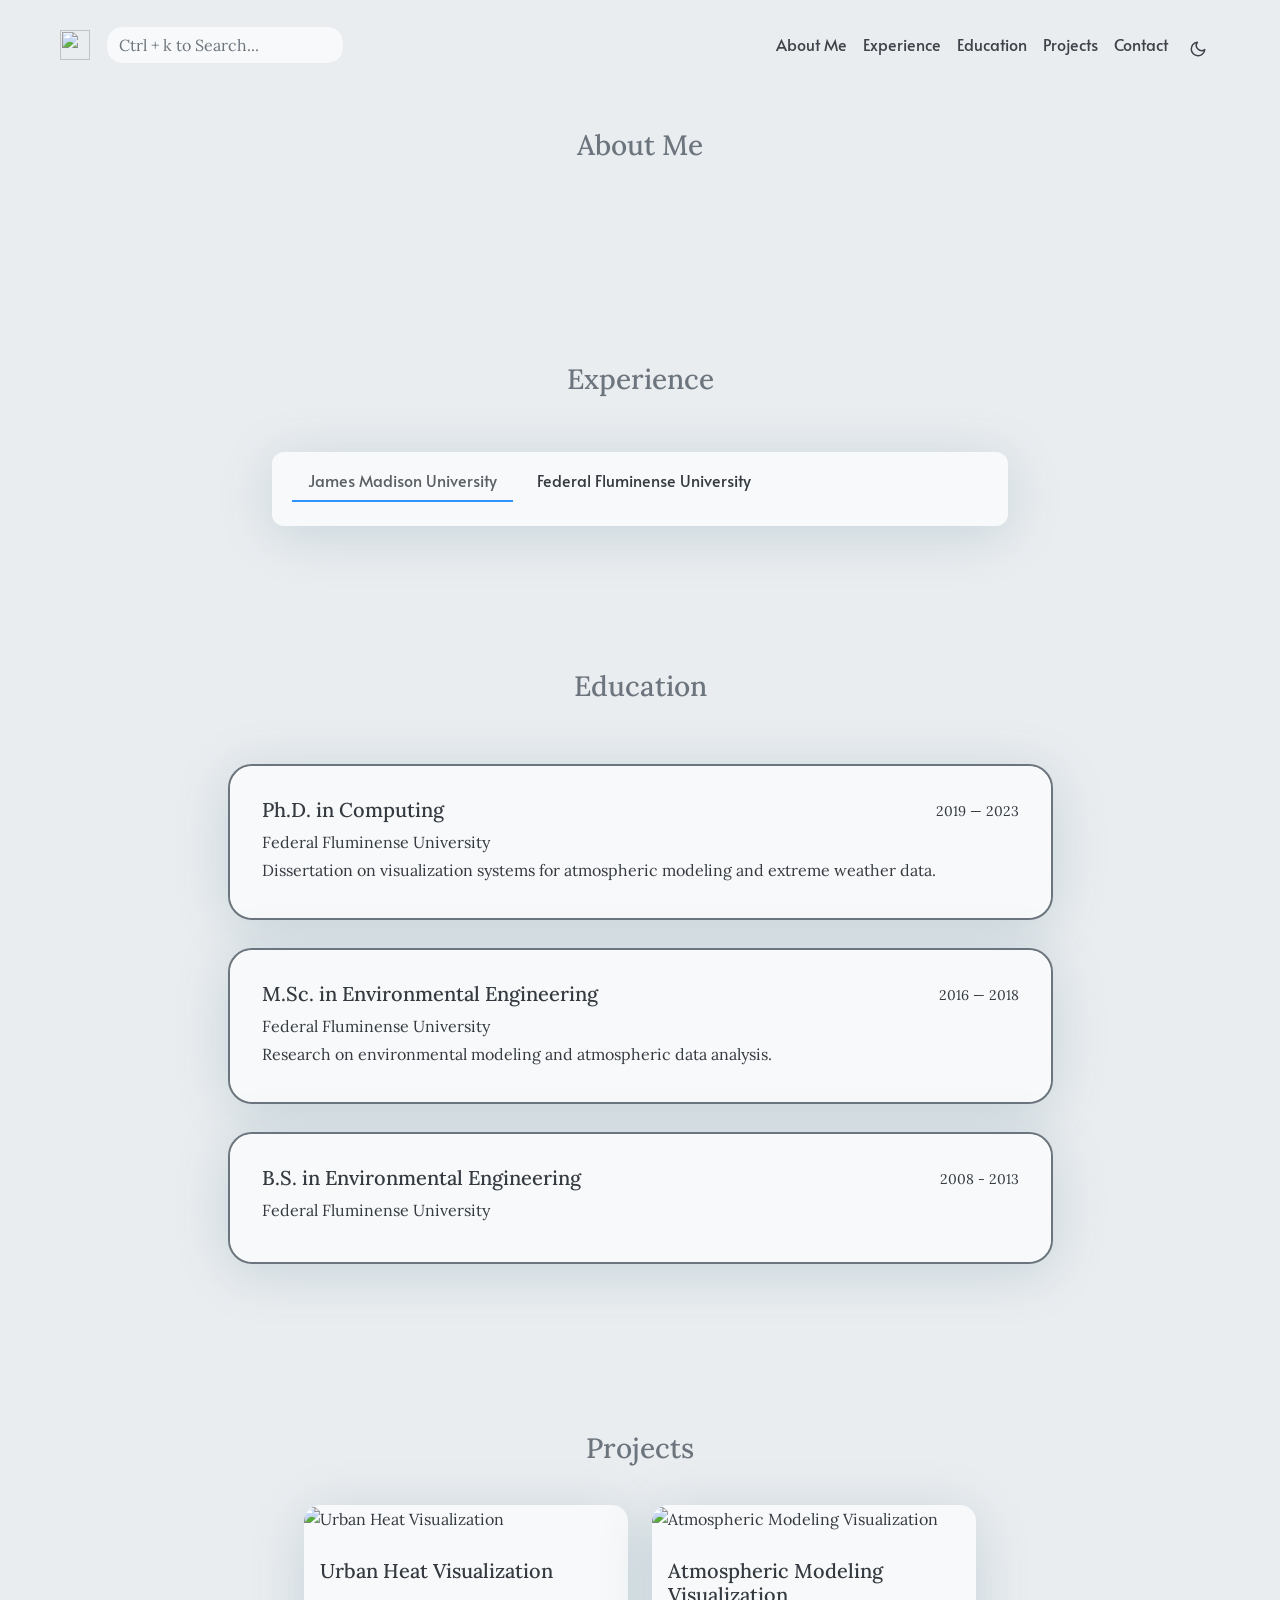
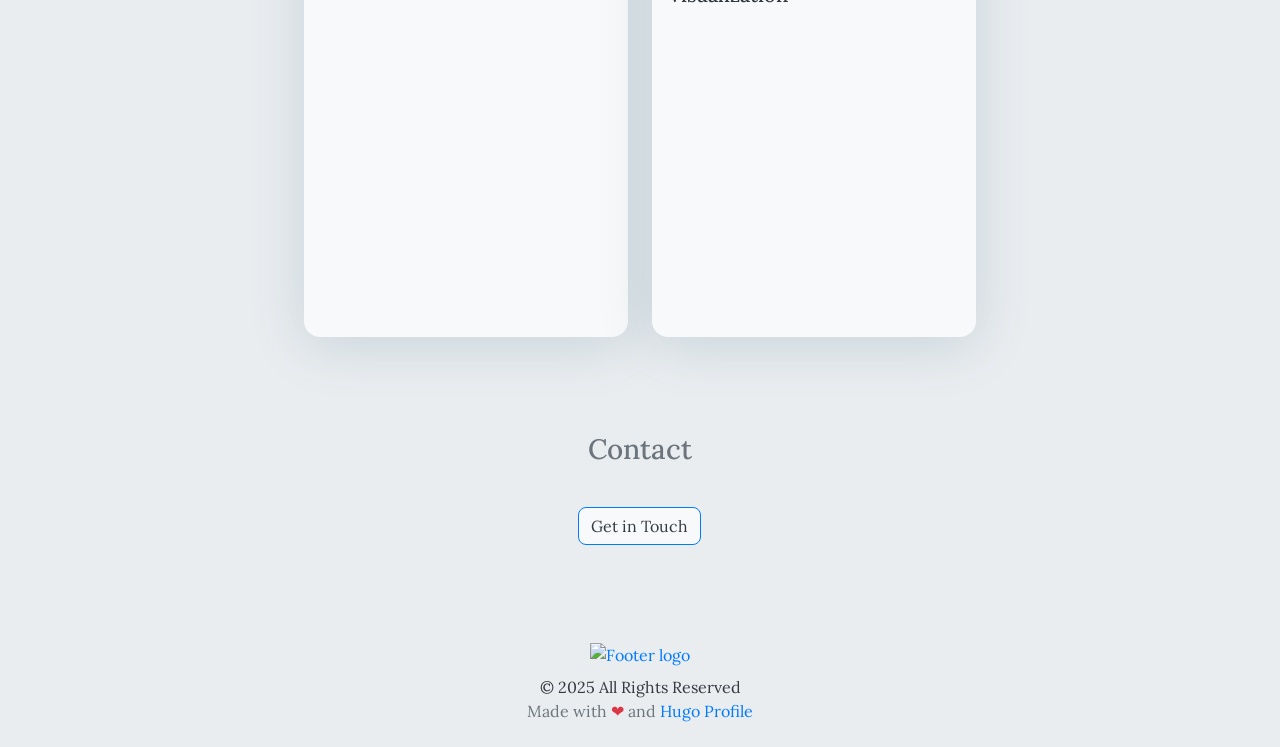
==== index.html @ add84c56 "Deploy Hugo Profile site: 2025-11-15 15:12:34" ====
<!DOCTYPE html>
<html lang="en">

<head>
	<meta name="generator" content="Hugo 0.152.2"><meta charset="UTF-8">
<meta name="viewport" content="width=device-width, initial-scale=1.0">
<meta http-equiv="X-UA-Compatible" content="ie=edge">
<meta http-equiv="Accept-CH" content="DPR, Viewport-Width, Width">
<link rel="icon" href=static/images/favicon.ico type="image/gif">


<link rel="preconnect" href="https://fonts.googleapis.com">
<link rel="preconnect" href="https://fonts.gstatic.com" crossorigin>
<link rel="preload"
      as="style"
      href="https://fonts.googleapis.com/css2?family=Alata&family=Lora:ital,wght@0,400;0,500;0,600;0,700;1,400;1,500;1,600;1,700&family=Roboto:ital,wght@0,100;0,300;0,400;0,500;0,700;0,900;1,100;1,300;1,400;1,500;1,700;1,900&display=swap"
>
<link rel="stylesheet"
      href="https://fonts.googleapis.com/css2?family=Alata&family=Lora:ital,wght@0,400;0,500;0,600;0,700;1,400;1,500;1,600;1,700&family=Roboto:ital,wght@0,100;0,300;0,400;0,500;0,700;0,900;1,100;1,300;1,400;1,500;1,700;1,900&display=swap"
      media="print" onload="this.media='all'" />
<noscript>
  <link
          href="https://fonts.googleapis.com/css2?family=Alata&family=Lora:ital,wght@0,400;0,500;0,600;0,700;1,400;1,500;1,600;1,700&family=Roboto:ital,wght@0,100;0,300;0,400;0,500;0,700;0,900;1,100;1,300;1,400;1,500;1,700;1,900&display=swap"
          rel="stylesheet">
</noscript>


<link rel="stylesheet" href="/css/font.css" media="all">



<meta property="og:url" content="https://carolvfs.github.io/">
  <meta property="og:site_name" content="Carolina Veiga">
  <meta property="og:title" content="Carolina Veiga">
  <meta property="og:locale" content="en_us">
  <meta property="og:type" content="website">


  <meta name="twitter:card" content="summary">
  <meta name="twitter:title" content="Carolina Veiga">


<link rel="stylesheet" href="/bootstrap-5/css/bootstrap.min.css" media="all"><link rel="stylesheet" href="/css/header.css" media="all">
<link rel="stylesheet" href="/css/footer.css" media="all">


<link rel="stylesheet" href="/css/theme.css" media="all">

<style>
    :root {
        --text-color: #343a40;
        --text-secondary-color: #6c757d;
        --text-link-color: #007bff;
        --background-color: #eaedf0;
        --secondary-background-color: #64ffda1a;
        --primary-color: #007bff;
        --secondary-color: #f8f9fa;

         
        --text-color-dark: #e4e6eb;
        --text-secondary-color-dark: #b0b3b8;
        --text-link-color-dark: #ffffff;
        --background-color-dark: #18191a;
        --secondary-background-color-dark: #212529;
        --primary-color-dark: #ffffff;
        --secondary-color-dark: #212529;
    }
    body {
        font-size: 1rem;
        font-weight: 400;
        line-height: 1.5;
        text-align: left;
    }

    html {
        background-color: var(--background-color) !important;
    }

    body::-webkit-scrollbar {
        height: 0px;
        width: 8px;
        background-color: var(--background-color);
    }

    ::-webkit-scrollbar-track {
        border-radius: 1rem;
    }

    ::-webkit-scrollbar-thumb {
        border-radius: 1rem;
        background: #b0b0b0;
        outline: 1px solid var(--background-color);
    }

    #search-content::-webkit-scrollbar {
        width: .5em;
        height: .1em;
        background-color: var(--background-color);
    }
</style>



<meta name="description" content=ZgotmplZ>
<link rel="stylesheet" href="/css/index.css" media="all">
<link rel="stylesheet" href="/css/projects.css" media="all">


<script defer src="/fontawesome-6/all-6.4.2.js"></script>


  
  

  <title>
Carolina Veiga

  </title>
</head>

<body class="light">
  
  
<script>
    let localStorageValue = localStorage.getItem("pref-theme");
    let mediaQuery = window.matchMedia('(prefers-color-scheme: dark)').matches;

    switch (localStorageValue) {
        case "dark":
            document.documentElement.classList.add('dark');
            document.body.classList.add('dark');
            break;
        case "light":
            document.body.classList.remove('dark');
            document.documentElement.classList.remove('dark');
            break;
        default:
            if (mediaQuery) {
                document.documentElement.classList.add('dark');
                document.body.classList.add('dark');
            }
            break;
    }
</script>





<header id="profileHeader">
    <nav class="pt-3 navbar navbar-expand-lg ">
        <div class="container-fluid mx-xs-2 mx-sm-5 mx-md-5 mx-lg-5">
            
            <a class="navbar-brand primary-font text-wrap" href="/">
                
                <img src="static/images/favicon.ico" width="30" height="30"
                    class="d-inline-block align-top">
                
                
            </a>

            
                <div>
                    <input id="search" autocomplete="off" class="form-control mr-sm-2 d-none d-md-block" placeholder='Ctrl &#43; k to Search...'
                        aria-label="Search" oninput="searchOnChange(event)">
                </div>
            

            
            <button class="navbar-toggler" type="button" data-bs-toggle="collapse" data-bs-target="#navbarContent"
                aria-controls="navbarContent" aria-expanded="false" aria-label="Toggle navigation">
                <svg aria-hidden="true" height="24" viewBox="0 0 16 16" version="1.1" width="24" data-view-component="true">
                    <path fill-rule="evenodd" d="M1 2.75A.75.75 0 011.75 2h12.5a.75.75 0 110 1.5H1.75A.75.75 0 011 2.75zm0 5A.75.75 0 011.75 7h12.5a.75.75 0 110 1.5H1.75A.75.75 0 011 7.75zM1.75 12a.75.75 0 100 1.5h12.5a.75.75 0 100-1.5H1.75z"></path>
                </svg>
            </button>

            
            <div class="collapse navbar-collapse text-wrap primary-font" id="navbarContent">
                <ul class="navbar-nav ms-auto text-center">
                    
                        <li class="nav-item navbar-text d-block d-md-none">
                            <div class="nav-link">
                                <input id="search" autocomplete="off" class="form-control mr-sm-2" placeholder='Ctrl &#43; k to Search...' aria-label="Search" oninput="searchOnChange(event)">
                            </div>
                        </li>
                    

                    
                    <li class="nav-item navbar-text">
                        <a class="nav-link" href="/#about" aria-label="about">
                            About Me
                        </a>
                    </li>
                    

                    
                    <li class="nav-item navbar-text">
                        <a class="nav-link" href="/#experience"
                            aria-label="experience">
                            Experience
                        </a>
                    </li>
                    

                    
                    <li class="nav-item navbar-text">
                        <a class="nav-link" href="/#education"
                            aria-label="education">
                            Education
                        </a>
                    </li>
                    

                    
                    <li class="nav-item navbar-text">
                        <a class="nav-link" href="/#projects"
                            aria-label="projects">
                            Projects
                        </a>
                    </li>
                    

                    

                    
                    <li class="nav-item navbar-text">
                        <a class="nav-link" href="/#contact"
                            aria-label="contact">
                            Contact
                        </a>
                    </li>
                    

                    

                    
                    

                    
                    <li class="nav-item navbar-text">
                        
                        <div class="text-center">
                            <button id="theme-toggle">
                                <svg id="moon" xmlns="http://www.w3.org/2000/svg" width="24" height="24" viewBox="0 0 24 24" fill="none" stroke="currentColor" stroke-width="2" stroke-linecap="round" stroke-linejoin="round">
                                    <path d="M21 12.79A9 9 0 1 1 11.21 3 7 7 0 0 0 21 12.79z"></path>
                                </svg>
                                <svg id="sun" xmlns="http://www.w3.org/2000/svg" width="24" height="24" viewBox="0 0 24 24" fill="none" stroke="currentColor" stroke-width="2" stroke-linecap="round" stroke-linejoin="round">
                                    <circle cx="12" cy="12" r="5"></circle>
                                    <line x1="12" y1="1" x2="12" y2="3"></line>
                                    <line x1="12" y1="21" x2="12" y2="23"></line>
                                    <line x1="4.22" y1="4.22" x2="5.64" y2="5.64"></line>
                                    <line x1="18.36" y1="18.36" x2="19.78" y2="19.78"></line>
                                    <line x1="1" y1="12" x2="3" y2="12"></line>
                                    <line x1="21" y1="12" x2="23" y2="12"></line>
                                    <line x1="4.22" y1="19.78" x2="5.64" y2="18.36"></line>
                                    <line x1="18.36" y1="5.64" x2="19.78" y2="4.22"></line>
                                </svg>
                            </button>
                        </div>
                    </li>
                    

                </ul>

            </div>
        </div>
    </nav>
</header>
<div id="content">
<section id="about" class="py-0 py-sm-5">
    <div class="container bg-transparent">
        <h3 class="text-center bg-transparent">About Me</h3>
        <div class="bg-transparent row justify-content-center px-3 py-5">
            
            <div class="col-sm-12 col-md-12 col-lg-8 content">
                

                
            </div>
        </div>
    </div>
</section>

<section id="experience" class="py-5">
    <div class="container">
        <h3 class="text-center">Experience</h3>
        <div class="row justify-content-center">
            <div class="col-sm-12 col-md-8 col-lg-8 py-5">
                <div class="experience-container px-3 pt-2">
                    <ul class="nav nav-pills mb-2 bg-transparent primary-font" id="pills-tab" role="tablist">
                        
                            
                            
                            <li class="nav-item px-1 bg-transparent" role="presentation">
                                <div
                                    class="nav-link active bg-transparent"
                                    aria-selected="true"
                                    role="tab"
                                    data-bs-toggle="pill"
                                    id='james-madison-university--tab'
                                    data-bs-target='#pills-james-madison-university-'
                                    aria-controls='james-madison-university-'
                                >
                                    James Madison University
                                </div>
                            </li>
                        
                            
                            
                            <li class="nav-item px-1 bg-transparent" role="presentation">
                                <div
                                    class="nav-link  bg-transparent"
                                    aria-selected="true"
                                    role="tab"
                                    data-bs-toggle="pill"
                                    id='federal-fluminense-university--tab'
                                    data-bs-target='#pills-federal-fluminense-university-'
                                    aria-controls='federal-fluminense-university-'
                                >
                                    Federal Fluminense University
                                </div>
                            </li>
                        
                    </ul>

                    <div class="tab-content pb-3 bg-transparent primary-font" id="pills-tabContent">
                        
                            
                            
                            
                            
                            <div
                                class="tab-pane fade bg-transparent show active"
                                role="tabpanel"
                                id='pills-james-madison-university-'
                                aria-labelledby='james-madison-university--tab'
                            >
                                
                            </div>
                        
                        
                            
                            
                            
                            
                            <div
                                class="tab-pane fade bg-transparent "
                                role="tabpanel"
                                id='pills-federal-fluminense-university-'
                                aria-labelledby='federal-fluminense-university--tab'
                            >
                                
                            </div>
                        
                        
                    </div>
                </div>
            </div>
        </div>
    </div>
</section>


<section id="education" class="py-5">
    <div class="container">
        <h3 class="text-center">Education</h3>
        <div class="row justify-content-center py-5">
            
            
            <div class="col-12 p-0">
                <div class="row row align-items-center justify-content-center m-1 mb-4">
                    

                    <div class="col-md-9">
                        <div class="card">
                            <div class="card-body">
                                <div class="float-end">
                                    <small>2019 — 2023</small>
                                </div>
                                <h5 class="card-title">Ph.D. in Computing</h5>
                                
                                
                                Federal Fluminense University
                                

                                
                                <div class="py-1 education-content">
                                    Dissertation on visualization systems for atmospheric modeling and extreme weather data.
                                </div>

                                
                            </div>
                        </div>
                    </div>
                </div>
            </div>
            
            <div class="col-12 p-0">
                <div class="row row align-items-center justify-content-center m-1 mb-4">
                    

                    <div class="col-md-9">
                        <div class="card">
                            <div class="card-body">
                                <div class="float-end">
                                    <small>2016 — 2018</small>
                                </div>
                                <h5 class="card-title">M.Sc. in Environmental Engineering</h5>
                                
                                
                                Federal Fluminense University
                                

                                
                                <div class="py-1 education-content">
                                    Research on environmental modeling and atmospheric data analysis.
                                </div>

                                
                            </div>
                        </div>
                    </div>
                </div>
            </div>
            
            <div class="col-12 p-0">
                <div class="row row align-items-center justify-content-center m-1 mb-4">
                    

                    <div class="col-md-9">
                        <div class="card">
                            <div class="card-body">
                                <div class="float-end">
                                    <small>2008 - 2013</small>
                                </div>
                                <h5 class="card-title">B.S. in Environmental Engineering</h5>
                                
                                
                                Federal Fluminense University
                                

                                
                                <div class="py-1 education-content">
                                    
                                </div>

                                
                            </div>
                        </div>
                    </div>
                </div>
            </div>
            
        </div>
    </div>
</section>


<section id="projects" class="py-5">
    <div class="container">
        <h3 class="text-center">Projects</h3>
        <div class="row justify-content-center px-3 px-md-5">
            
            <div class="col-lg-4 col-md-6 my-3">
                <div class="card my-3 h-100" title="Urban Heat Visualization">
                    <div class="card-head">
                        <img class="card-img-top" src="" alt="Urban Heat Visualization">
                    </div>
                    <div class="card-body bg-transparent p-3">
                        <div class="pb-2 bg-transparent">
                            
                        </div>
                        <h5 class="card-title bg-transparent mt-1">Urban Heat Visualization</h5>
                        <div class="card-text bg-transparent secondary-font">
                            
                        </div>
                    </div>
                    
                </div>
            </div>
            
            <div class="col-lg-4 col-md-6 my-3">
                <div class="card my-3 h-100" title="Atmospheric Modeling Visualization">
                    <div class="card-head">
                        <img class="card-img-top" src="" alt="Atmospheric Modeling Visualization">
                    </div>
                    <div class="card-body bg-transparent p-3">
                        <div class="pb-2 bg-transparent">
                            
                        </div>
                        <h5 class="card-title bg-transparent mt-1">Atmospheric Modeling Visualization</h5>
                        <div class="card-text bg-transparent secondary-font">
                            
                        </div>
                    </div>
                    
                </div>
            </div>
            
            
        </div>
    </div>
</section>

<section id="contact" class="py-5">
    <div class="container">
        <h3 class="text-center">Contact</h3>
        <div class="px-0 px-md-5 px-lg-5">
            <div class="row justify-content-center px-md-5">
                <div class="col-md-8 py-3">
                    <div class="text-center">
                        
                    </div>
                    
                    <div class="text-center pt-3">
                        <a 
                            href='
                                    mailto:hh8yvn@jmu.com
                                  '
                            target="_blank"
                            class="btn"
                        >
                            Get in Touch
                        </a>
                    </div>
                    
                </div>
            </div>
        </div>
    </div>
    <div id="contact-form-status"></div>
</section>


<svg xmlns="http://www.w3.org/2000/svg" style="display: none;">
  <symbol id="check-circle-fill" viewBox="0 0 16 16">
    <path d="M16 8A8 8 0 1 1 0 8a8 8 0 0 1 16 0zm-3.97-3.03a.75.75 0 0 0-1.08.022L7.477 9.417 5.384 7.323a.75.75 0 0 0-1.06 1.06L6.97 11.03a.75.75 0 0 0 1.079-.02l3.992-4.99a.75.75 0 0 0-.01-1.05z"/>
  </symbol>
  <symbol id="info-fill" viewBox="0 0 16 16">
    <path d="M8 16A8 8 0 1 0 8 0a8 8 0 0 0 0 16zm.93-9.412-1 4.705c-.07.34.029.533.304.533.194 0 .487-.07.686-.246l-.088.416c-.287.346-.92.598-1.465.598-.703 0-1.002-.422-.808-1.319l.738-3.468c.064-.293.006-.399-.287-.47l-.451-.081.082-.381 2.29-.287zM8 5.5a1 1 0 1 1 0-2 1 1 0 0 1 0 2z"/>
  </symbol>
  <symbol id="exclamation-triangle-fill" viewBox="0 0 16 16">
    <path d="M8.982 1.566a1.13 1.13 0 0 0-1.96 0L.165 13.233c-.457.778.091 1.767.98 1.767h13.713c.889 0 1.438-.99.98-1.767L8.982 1.566zM8 5c.535 0 .954.462.9.995l-.35 3.507a.552.552 0 0 1-1.1 0L7.1 5.995A.905.905 0 0 1 8 5zm.002 6a1 1 0 1 1 0 2 1 1 0 0 1 0-2z"/>
  </symbol>
</svg>

  </div><footer>
    
 

<div class="text-center pt-2">
    

    

    

    

    
</div><div class="container py-4">
    <div class="row justify-content-center">
        <div class="col-md-4 text-center">
            
                <div class="pb-2">
                    <a href="https://carolvfs.github.io/" title="Carolina Veiga">
                        <img alt="Footer logo" src="static/images/favicon.ico"
                            height="40px" width="40px">
                    </a>
                </div>
            
            &copy; 2025  All Rights Reserved
            <div class="text-secondary">
                Made with
                <span class="text-danger">
                    &#10084;
                </span>
                and
                <a href="https://github.com/gurusabarish/hugo-profile" target="_blank"
                    title="Designed and developed by gurusabarish">
                    Hugo Profile
                </a>
            </div>
        </div>
    </div>
</div>
</footer><script src="/bootstrap-5/js/bootstrap.bundle.min.js"></script>
<script>
    if (localStorage.getItem("pref-theme") === "dark") {
        document.documentElement.classList.add('dark');
        document.body.classList.add('dark');
    } else if (localStorage.getItem("pref-theme") === "light") {
        document.body.classList.remove('dark')
        document.documentElement.classList.remove('dark');
    } else if (window.matchMedia && window.matchMedia('(prefers-color-scheme: dark)').matches) {
        document.documentElement.classList.add('dark');
        document.body.classList.add('dark');
    }

</script>
<script>
    document.getElementById("theme-toggle").addEventListener("click", () => {
        if (document.body.className.includes("dark")) {
            document.body.classList.remove('dark');
            document.documentElement.classList.remove('dark');
            localStorage.setItem("pref-theme", 'light');
        } else {
            document.body.classList.add('dark');
            document.documentElement.classList.add('dark');
            localStorage.setItem("pref-theme", 'dark');
        }
    })

    var tooltipTriggerList = [].slice.call(document.querySelectorAll('[data-bs-toggle="tooltip"]'))
    var tooltipList = tooltipTriggerList.map(function (tooltipTriggerEl) {
        return new bootstrap.Tooltip(tooltipTriggerEl)
    })

</script>


    <script src="/js/search.js"></script>











  <section id="search-content" class="py-2">
    <div class="container" id="search-results"></div>
  </section>
</body>

</html>
---- css/font.css ----
/* Default font for body */
body {
    font-family: "Lora", serif !important;
}

/* secondary font */
.secondary-font, #secondary-font {
    font-family: "Lora", serif;
}

/* primary font */
.primary-font, #primary-font {
    font-family: "Alata", sans-serif;
}

/* Default font */
.default-font, #default-font {
    font-family: "Roboto", sans-serif;
}
---- css/header.css ----
header {
    z-index: 10;
    position: relative;
    top: 0;
}

.showHeaderOnTop {
    box-shadow: 0px 8px 56px rgba(15, 80, 100, 0.16);
    top: 0;
    position: sticky;
}

header .navbar .navbar-nav a {
    color: var(--text-color) !important;
}

#theme-toggle {
    background-color: var(--background-color) !important;
    color: var(--text-color) !important;
}

.navbar-toggler {
    border: none;
    outline: none;
    color: var(--text-color);
}
.navbar-toggler svg {
    fill: currentColor;
    color: var(--text-color);
}
.navbar-toggler:focus {
    box-shadow: 0 0 0 .05em;
}
.navbar-text {
    font-size: 16px !important;
    opacity: 0.95;
    white-space: nowrap;
}
header .nav-link{
    transition: none !important;
}
.navbar-brand {
    color: var(--primary-color) !important;
    opacity: 0.95;
} 
.navbar .nav-link:hover {
    color: var(--primary-color) !important;
}
.nav-link.nav-link-sep:after {
    content: "|";
    color: var(--text-color) !important;
}

li > .dropdown-toggle:focus{
    color: var(--primary-color) !important;
}

.dropdown-menu {
    overflow: auto;
    /* z-index: 100; */
    background-color: var(--background-color) !important;
    border-color: var(--text-secondary-color) !important;
}

.dropdown-item:hover {
    background-color: var(--secondary-color) !important;
}

.dropdown-item:focus, .dropdown-item:active {
    background-color: var(--secondary-color) !important;
}

.dropdown-divider {
	border-top: 1px solid var(--lt-color-border-dark);
}

#search {
    border-radius: 1rem !important;
    background-color: var(--secondary-color);
    color: var(--text-color);
    border-color: var(--background-color) !important;
    transition: none;
}

#search:focus {
    box-shadow: 0 0 10px rgba(0, 0, 0, 0.2);
}
#search-content {
    -ms-scroll-chaining: none;
    scrollbar-width: none;
    display: none;
    border-radius: 1rem;
    box-shadow: 0 0 10px rgba(0,0,0,0.2);
    z-index: 9999;
    width: 10%;
    max-height: 350px;
    background-color: var(--secondary-color) !important;
    position: absolute;
    overflow: scroll;
}

#search-content::-webkit-scrollbar {
    display: none;
}

#search-results > .card {
    background-color: transparent !important;
    border: none;
    margin-bottom: 10px;
}

#search-results > .card :hover {
    border-radius: 1rem !important;
    background-color: var(--background-color) !important;
    transition: .2s;
}

#search-results .card a {
    opacity: 0.9;
    display: inline-block;
    text-decoration: none;
    color: var(--text-color) !important;
}

#search-results .card a:hover {
    color: var(--primary-color) !important;
}
---- css/footer.css ----
footer a h5 {
    color: var(--text-color) !important;
}

footer a {
  text-decoration: none;
  color: var(--text-link-color) !important;
}

footer a:hover {
  color: var(--primary-color) !important;
}

footer .card {
    background-color: var(--secondary-color) !important;
    border-radius: .75rem;
    cursor: context-menu;
    overflow: hidden;
    border: none;
}

footer .card:hover {
    transition: all 0.3s ease-out;
    box-shadow: 0px 8px 56px rgba(15, 80, 100, 0.16);
}

footer .card-text * {
    background-color: var(--secondary-color) !important;
}

footer .card-footer {
    background-color: var(--background-color) !important;
    padding: .8em .7em;
    border: 1px solid var(--secondary-color);
}

footer .card-footer a {
    color: var(--text-link-color) !important;
    border-color: var(--primary-color) !important;
    transition: none;
    background-color: var(--background-color) !important;
}

footer .card-footer a:hover {
    color: var(--primary-color) !important;
    opacity: 0.8;
}

footer .card-footer a:focus {
    box-shadow: none !important;
}

footer .card > .card-header {
    padding: 0 !important;
    border: none !important;
    background-color: var(--secondary-color) !important;
}

footer .card > .card-header .card-img-top {
    width: 100%;
    height: 250px !important;
    object-fit: cover;
    background-color: transparent !important;
}
---- css/theme.css ----
/* light mode */
.light > *{
    background-color: var(--background-color) !important;
    color: var(--text-color) !important;
}

.light > #footer-socialNetworks-github-svg-path{
    fill: none;
}

/* dark mode */
.dark {
    --background-color: var(--background-color-dark) !important;
    --secondary-background-color: var(--secondary-background-color-dark) !important;
    --text-color: var(--text-color-dark) !important;
    --text-secondary-color: var(--text-secondary-color-dark) !important;
    --text-link-color: var(--text-link-color-dark) !important;
    --primary-color: var(--primary-color-dark);
    --secondary-color: var(--secondary-color-dark);
}

.dark #footer-socialNetworks-github-svg-path{
    fill: #FFFFFF;
}

.text-secondary {
    color: var(--text-secondary-color) !important;
}

#theme-toggle:focus {
    outline: 0;
}

#theme-toggle svg {
    height: 18px;
}

button#theme-toggle {
    border: none;
    font-size: 26px;
    margin: auto 4px;
}

body.dark #moon {
    vertical-align: middle;
    display: none;
}

body:not(.dark) #sun {
    display: none;
}
---- css/index.css ----
/* Animation */
@keyframes fade-in {
    0% {
        opacity: 0;
    }
    100% {
        opacity: 1;
    }
}
@keyframes fade-bottom {
  0% {
    transform: translateY(50px);
    opacity: 0;
  }
  100% {
    transform: translateY(0);
    opacity: 1;
  }
}
@keyframes fade-left {
  0% {
    transform: translateX(-10px);
    opacity: 0;
  }
  100% {
    transform: translateX(0);
    opacity: 1;
  }
}

@keyframes fade-right {
  0% {
    transform: translateX(20px);
    opacity: 0;
  }
  100% {
    transform: translateX(0);
    opacity: 1;
  }
}

/* Header animation */
@keyframes fade-up {
  0% {
    transform: translateY(-10px);
    opacity: 0;
  }
  100% {
    transform: translateY(0);
    opacity: 1;
  }
}

header .navbar.animate {
    animation: fade-up 0.5s ease-in;
}

/* ToolTip */

.tooltip {
    line-height: 1rem;
    border-radius: .5rem !important;
}
.tooltip-inner {
    line-height: 1rem;
}
.tooltip .tooltip-arrow { 
    visibility: hidden !important;
}

/* hero */

#hero {
    min-height: 100vh;
    line-height: 2rem;
    max-width: 100%;
}
#hero .content.animate {
    animation: fade-left 1s ease-out;
}

#hero .hero-bottom-svg {
    opacity: 0.5;
    position: absolute;
    bottom: -50px;
    left: -150px;
}

#hero .subtitle {
    font-size: clamp(14px,5vw,16px);
    opacity: 0.6;
}

#hero h1 {
    font-size: clamp(40px, 8vw, 80px);
    color: var(--primary-color) !important;
}

#hero h2 {
    font-size: clamp(40px, 8vw, 60px);
    opacity: 0.5;
}

#hero p {
    margin: 20px 0px 0px;
    max-width: 640px;
    opacity: 0.8;
}

#hero .image img {
    box-shadow:0px 8px 56px rgba(15, 80, 100, 0.16);
    padding: 0;
    border: 3px solid var(--secondary-color);
    border-radius: 1rem;
}

#hero .image.animate img {
    animation: fade-in 1s ease-out;
    transition: box-shadow 0.3s;
}

#hero .image img:hover {
    cursor: pointer;
}

#hero .image.animate img:hover {
    box-shadow: 0 0 11px rgb(15 80 100 / 20%);
    filter: contrast(1.2);
    cursor: pointer;
}

#hero a.btn.social-icon {
    color: var(--primary-color) !important;
    line-height: 0%;
    border-radius: 50%;
    margin-top: 50px;
    padding: 0.7rem;
    border: 1px solid var(--primary-color);
    transition: none;
}

#hero a.btn.social-icon img {
    width: 1em;
}

#hero a.btn.social-icon:hover {
    opacity: 0.8;
}

#hero a.btn {
    margin-top: 50px;
    padding: 0.7rem 1.75rem;
    border: 1px solid var(--primary-color);
    color: var(--text-color) !important;
    border-radius: .75rem;
    transition: none;
}

#hero a.btn:focus {
    box-shadow: none;
}

#hero a.btn:hover {
    background-color: var(--secondary-color) !important;
    color: var(--text-color) !important;
    opacity: 0.9;
}

#hero a.btn.social-icon:hover {
    background-color: var(--background-color) !important;
    opacity: 0.7;
}

#hero .hero-content > a {
    display: inline-block;
    text-decoration: none;
    color: var(--text-link-color) !important;
}

#hero .hero-content > a::after {
    content: "";
    display: block;
    width: 0px;
    height: 2px;
    bottom: 0.37em;
    background-color: var(--primary-color);
    transition: all 0.25s cubic-bezier(0.645,0.045,0.355,1);
    opacity: 0.5;
}

#hero .hero-content > a:hover::after, #hero .hero-content > a:focus::after, #hero .hero-content > a:active::after {
    width: 100%;
}



/* about me */
#about h3 {
    color: var(--text-secondary-color) !important;
}

#about .image img {
    box-shadow: 0px 8px 56px rgba(15, 80, 100, 0.16);
    transition: box-shadow 0.3s;
    padding: 0;
    border: 0;
}

#about .image img:hover {
    box-shadow: 0 0 11px rgb(15 80 100 / 20%);
}

#about ul {
    display: grid;
    grid-template-columns: repeat(2, minmax(140px, 200px));
    gap: 0px 10px;
    padding: 0px;
    margin: 20px 0px 0px;
    overflow: hidden;
    list-style: none;
}

#about ul li {
    position: relative;
    margin-bottom: 10px;
    padding-left: 20px;
}

#about ul li::before {
    content: "▹";
    color: var(--primary-color);
    position: absolute;
    left: 0px;
}

#about .content {
    font-weight: 500;
    opacity: 0.9 !important;
    line-height: 1.7rem !important;
}

#about a {
    display: inline-block;
    text-decoration: none;
    color: var(--text-link-color) !important;
}

#about a::after {
    content: "";
    display: block;
    width: 0px;
    height: 2px;
    bottom: 0.37em;
    background-color: var(--primary-color);
    transition: all 0.25s cubic-bezier(0.645,0.045,0.355,1);
    opacity: 0.5;
}

#about a:hover::after, #about a:focus::after, #about a:active::after {
    width: 100%;
}

/* experience */

#experience h3 {
    color: var(--text-secondary-color) !important;
}

#experience * {
    background-color: transparent !important;
}

#experience .tab-pane > * {
    opacity: 0.9;
}

#experience .tab-pane small {
    opacity: 0.8;
}

#experience .tab-pane ul {
    padding-top: 1%;
    padding-bottom: 1%;
}

#experience .experience-container .tab-content > .tab-pane p {
    padding: 1% 0;
    margin: 0;
}

#experience .experience-container {
    background-color: var(--secondary-color) !important;
    border-radius: .75rem;
    box-shadow: 0px 8px 56px rgb(15 80 100 / 16%);
}

#experience .nav-item .nav-link {
    color: var(--text-color) !important;
    border-bottom: 2px solid transparent; 
    border-radius: 0%;
    transition: none;
    cursor: pointer;
}

#experience .nav-item .nav-link.active {
    color: var(--text-color) !important;
    border-bottom: 2px solid var(--primary-color); 
    opacity: 0.8;
}

#experience .nav-item .nav-link.active:hover { 
    transition: none !important;
}

#experience .nav-item .nav-link:hover {
    border-bottom: 2px solid var(--primary-color);
    opacity: 0.8;
}

#experience a {
    opacity: 0.9;
    display: inline-block;
    text-decoration: none;
    color: var(--text-link-color) !important;
}

#experience a::after {
    content: "";
    display: block;
    width: 0px;
    height: 2px;
    bottom: 0.37em;
    background-color: var(--primary-color);
    transition: all 0.25s cubic-bezier(0.645,0.045,0.355,1);
    opacity: 0.5;
}

#experience a:hover::after, #experience a:focus::after, #experience a:active::after {
    width: 100%;
}

#experience .experience-container .tab-content .tab-pane ul {
    overflow: hidden;
    list-style: none;
    margin-bottom: 0;
}

#experience .experience-container .tab-content .tab-pane ul li {
    position: relative;
    margin-bottom: 10px;
    padding-left: 20px;
}

#experience .experience-container .tab-content .tab-pane ul li::before {
    content: "▹";
    color: var(--primary-color);
    position: absolute;
    left: 0px;
}

#experience .experience-container .tab-content .tab-pane .featuredLink img {
    width: 1.1em;
}

#experience .experience-container .tab-content .tab-pane .featuredLink a::after {
    display: block;
    width: auto;
    height: auto;
    bottom: 0em;
    background-color: transparent;
    transition: none;
    opacity: 1;
}

#experience .experience-container .tab-content .tab-pane .featuredLink a.btn {
    border: 1px solid var(--primary-color);
    border-radius: .75rem;
    transition: none;
}

#experience .experience-container .tab-content .tab-pane .featuredLink a.btn:focus {
    box-shadow: none;
}

#experience .experience-container .tab-content .tab-pane .featuredLink a.btn:hover {
    color: var(--text-color) !important;
    opacity: 0.7;
}

/* Education */

#education .container > h3 {
    color: var(--text-secondary-color) !important;
}

#education .row .index {
    opacity: 0.8;
    padding: 13px 20px;
    line-height: 0%;
    border-radius: 50%;
    max-height: 50px;
    z-index: 2;
    background-color: var(--primary-color) !important;
    color: var(--secondary-color) !important;
    font-weight: bold;
}

#education .card * {
    background-color: var(--secondary-color) !important;
}

#education .card {
    border-radius: 1.5rem;
    box-shadow: 0px 8px 56px rgb(15 80 100 / 16%);
    border: 2px solid var(--text-secondary-color) !important;
    transition: box-shadow .2s linear,opacity .2s linear;
    transition: transform 0.2s;
}

#education .card .card-body {
    border-radius: 1.5rem;
    padding: 2rem;
}

@media all and (max-width:768px) {
    #education .card .card-body {
        padding: 2rem 1rem;
    }
}

#education .card:hover {
    transition: 0.3s;
    box-shadow: 0 4px 11px rgb(15 80 100 / 16%);
    border: 2px solid var(--primary-color) !important;
}

#education .card .card-body .education-content a {
    color: var(--text-link-color) !important;
    text-decoration: none;
    opacity: 0.9;
}

#education .card .card-body > a h6 {
    display: inline-block;
    text-decoration: none;
    color: var(--text-link-color) !important;
}

#education .card .card-body > a h6::after {
    content: "";
    display: block;
    width: 0px;
    height: 2px;
    bottom: 0.37em;
    background-color: var(--primary-color);
    transition: all 0.25s cubic-bezier(0.645,0.045,0.355,1);
    opacity: 0.5;
}

#education .card .card-body > a h6:hover::after, #education .card .card-body > a h6:focus::after, #education .card .card-body > a h6:active::after {
    width: 100%;
}

#education .card .card-body a.btn {
    opacity: 0.9;
    border: 1px solid var(--primary-color) !important;
    color: var(--text-color) !important;
    border-radius: .75rem;
    box-shadow: none;
    transition: none;
}

#education .card .card-body a.btn:hover {
    opacity: 0.8;
}

/* achievements */

#achievements a {
    text-decoration: none;
}

#achievements h3 {
    color: var(--text-secondary-color) !important;
}

#achievements .card {
    cursor: context-menu;
    background-color: var(--secondary-color) !important;
    border-radius: 1rem;
    box-shadow: 0 0 36px rgba(0,0,0,0.1);
    /* transform: translate3d(0, 0, 0); */
    transition: box-shadow .2s linear,opacity .2s linear;
    border: 2px solid transparent;
}

#achievements a.card {
    cursor: alias;
}

#achievements .card h5 {
    color: var(--text-color) !important;
    opacity: 0.9;
}

#achievements .card:hover {
    border: 2px solid var(--text-color);
    transition: .3s;
}
#achievements .card:focus {
    border: 2px solid var(--text-color);
    transition: .3s;
}

#achievements .card-text {
    background-color: var(--secondary-color) !important;
    color: var(--text-secondary-color) !important;
}

#achievements img {
    border-radius: 0.7rem;
}

/* contact */

#contact h3 {
    color: var(--text-secondary-color) !important;
}

#contact .btn {
    transition: none;
    transition: opacity 0.3s;
    border-radius: .5rem !important;
    border-color: var(--primary-color) !important;
    background-color: var(--secondary-color) !important;
    color: var(--text-color) !important;
}

#contact .btn:hover {
    opacity: .7;
}

#contact .btn:focus {
    box-shadow: none !important;
}

#contact form .form-control {
    background-color: var(--secondary-color);
    color: var(--text-color);
    border-radius: .7rem;
    border: 1px solid var(--text-secondary-color);
    box-shadow: 0px 8px 56px rgb(15 80 100 / 5%);
}

#contact-form-status {
    position: fixed;
    bottom: 10px;
    right: 10px;
    z-index: 1;
    transform: translate3d(0, 0, 0);
}

#contact-form-status svg {
    height: 18px;
    width: 18px;
}

#contact-form-status button {
    border-radius: 50%;
    border: none;
    background-color: white;
    padding: 0.5rem;
    margin-left: 0.5rem;
    box-shadow: 0px 8px 56px rgb(15 80 100 / 5%);
    font-size: .6rem !important;
}

#contact-form-status .alert {
    border-radius: 0.5rem;
    box-shadow: 0px 8px 56px rgb(15 80 100 / 5%);
    padding: .5rem 1rem;
}
---- css/projects.css ----
/* projects */

#projects h3 {
    color: var(--text-secondary-color) !important;
}

#projects a {
    text-decoration: none;
    color: var(--text-link-color) !important;
}

#projects .badge {
    background-color: var(--background-color) !important;
    color: var(--text-color) !important;
    margin: 0 1%;
}

#projects .card {
    background-color: var(--secondary-color) !important;
    box-shadow: 0px 8px 56px rgb(15 80 100 / 16%);
    min-height: 400px;
    overflow: hidden;
    border-radius: 1rem;
    border: none !important;
}

#projects .card:hover {
    box-shadow: 0 0 11px rgb(15 80 100 / 20%);
    transition: transform 0.3s;
    transform: translateY(-7px);
}

#projects .card .card-head {
    -o-object-fit: cover;
    object-fit: cover;
    overflow: hidden;
    border-top-left-radius: 1rem;
    border-top-right-radius: 1rem;
    border: none !important;
}

#projects .card .card-footer {
    border-bottom-left-radius: 1rem;
    border-bottom-right-radius: 1rem;
}

#projects .card:hover .card-img-top {
    transform: scale(1.2);
    transition: all 0.3s ease-out;
}

#projects .card-img-top {
    transition: transform 0.3s;
}

#projects .float-end .btn {
    transition: none;
    border-radius: .5rem !important;
    border-color: var(--primary-color) !important;
}

#projects .float-end .btn:focus {
    box-shadow: none !important;
}
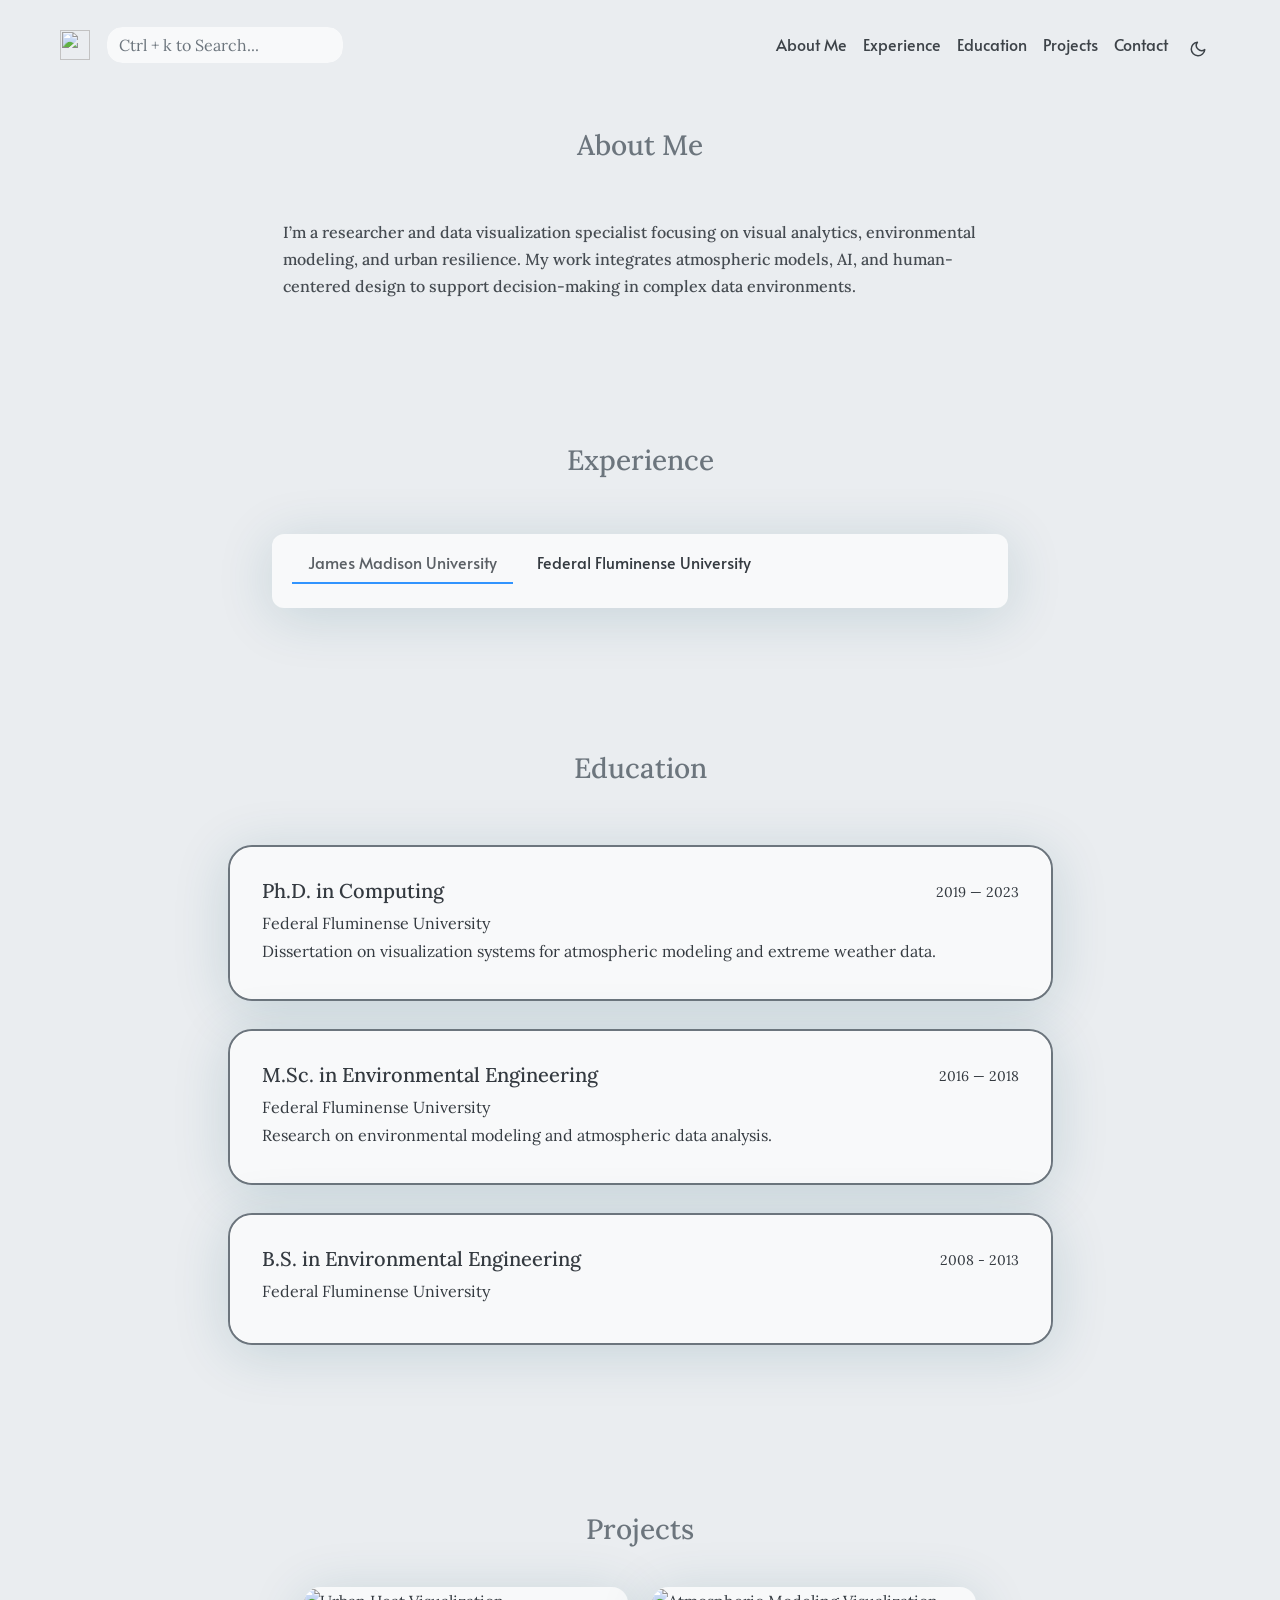
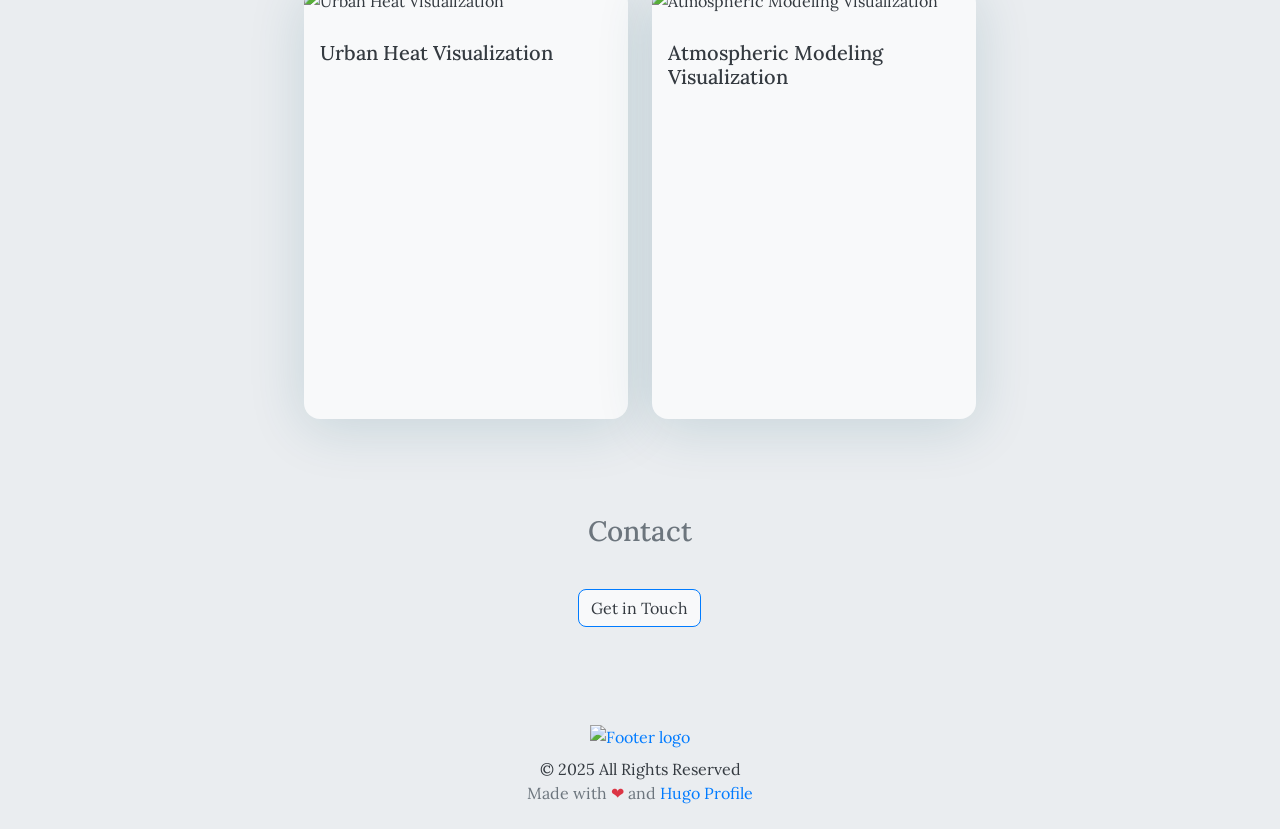
==== commit c82fb635: "Deploy Hugo Profile site: 2025-11-15 15:14:09" ====
--- a/index.html
+++ b/index.html
@@ -273,7 +273,7 @@
         <div class="bg-transparent row justify-content-center px-3 py-5">
             
             <div class="col-sm-12 col-md-12 col-lg-8 content">
-                
+                I&rsquo;m a researcher and data visualization specialist focusing on visual analytics, environmental modeling, and urban resilience. My work integrates atmospheric models, AI, and human-centered design to support decision-making in complex data environments.
 
                 
             </div>
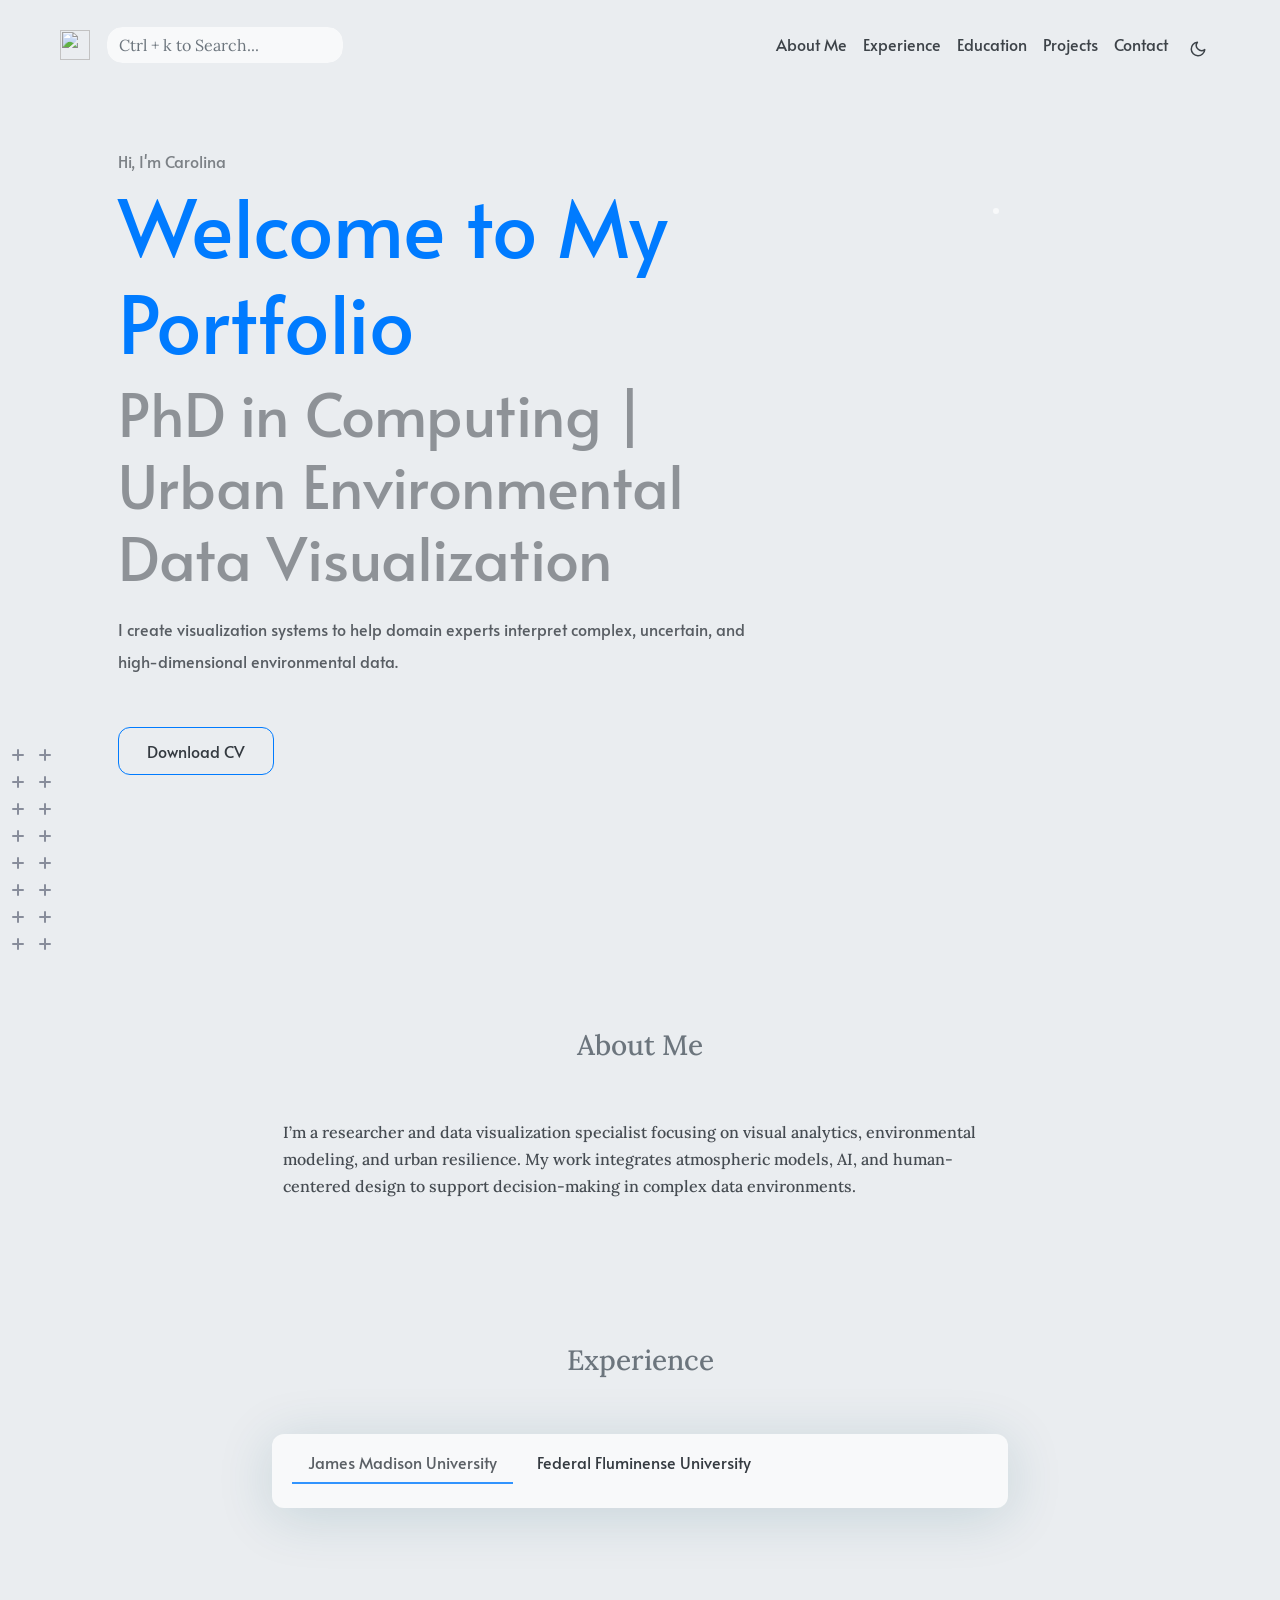
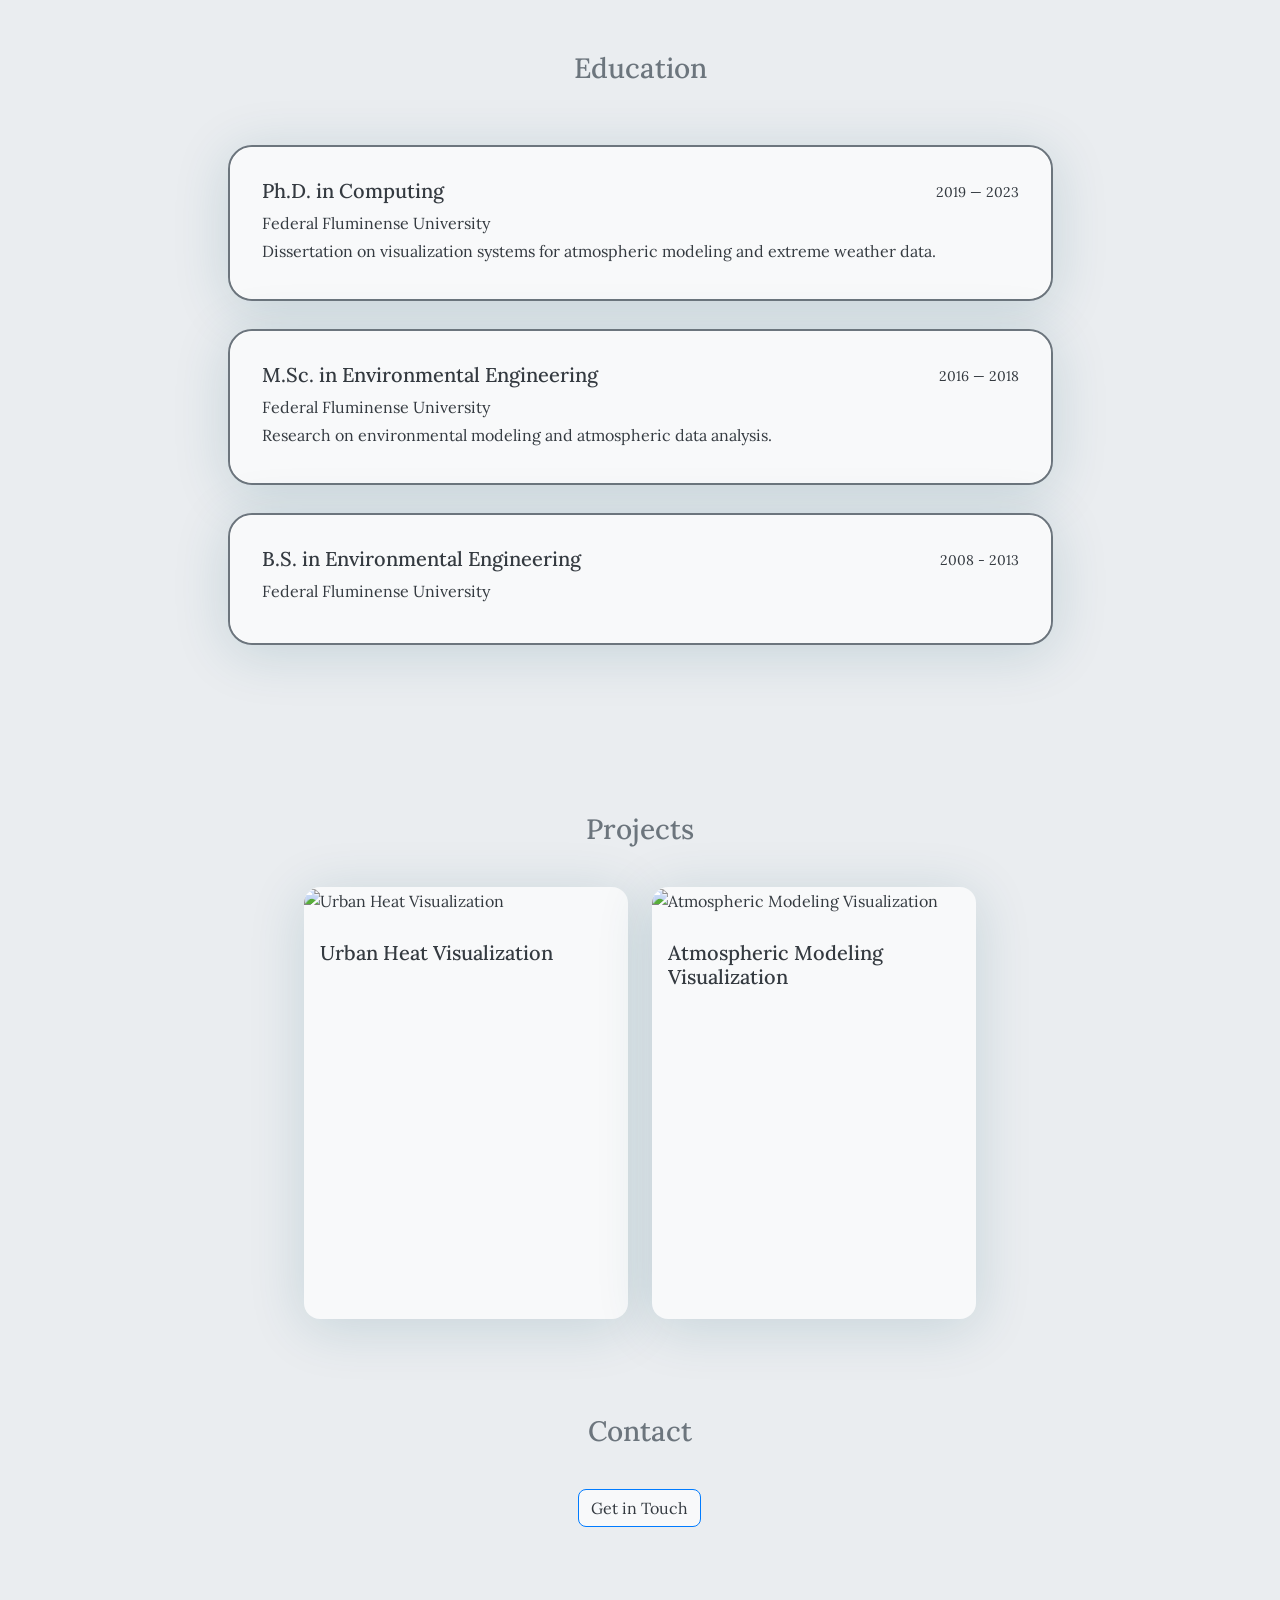
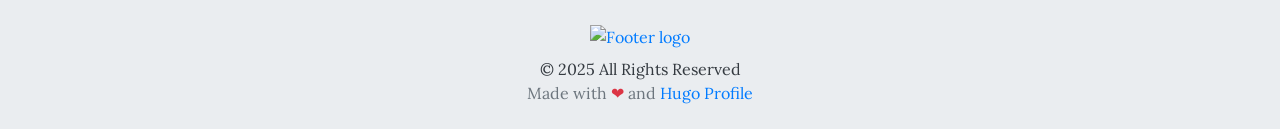
==== commit 6737ed09: "Deploy Hugo Profile site: 2025-11-15 15:26:00" ====
--- a/index.html
+++ b/index.html
@@ -267,6 +267,319 @@
     </nav>
 </header>
 <div id="content">
+<section id="hero" class="py-5 align-middle">
+    <div class="container px-3 px-sm-5 px-md-5 px-lg-5 pt-lg-3">
+        <div class="row">
+            <div class="col-sm-12 col-md-12 col-lg-8 content " id="primary-font">
+                <span class="subtitle">
+                    Hi, I&#39;m Carolina
+                </span>
+                <h1>
+                    Welcome to My Portfolio
+                </h1>
+                <h2>
+                    PhD in Computing | Urban Environmental Data Visualization
+                </h2>
+                <p class="hero-content">
+                    I create visualization systems to help domain experts interpret complex, uncertain, and high-dimensional environmental data.
+                </p>
+                <div class="row">
+                    <div class="col-auto h-100">
+                        
+                        <a href="/files/Carolina_CV.pdf" class="btn" download
+			  
+                          target="_blank"
+                          >
+                            Download CV
+                        </a>
+                        
+                    </div>
+                    <div class="col-auto px-0 h-100"><span>
+    
+
+    
+</span>
+</div>
+                </div>
+            </div>
+            <div class="col-sm-12 col-md-12 col-lg-4">
+                <div class="row justify-content-center">
+                    <div class="col-sm-12 col-md-9 pt-5 image  px-5 px-md-5 px-lg-0 text-center">
+                        <img src="static/images/profile.jpg"
+                            class="img-thumbnail mx-auto rounded-circle"
+                            alt=""
+                        >
+                    </div>
+                </div>
+            </div>
+        </div>
+    </div>
+    
+    <div class="hero-bottom-svg d-md-block d-lg-block d-none">
+        <svg xmlns="http://www.w3.org/2000/svg" width="201" height="201" viewBox="0 0 201 201">
+            <g id="Group_1168" data-name="Group 1168" transform="translate(-384 -1392)">
+                <rect id="Rectangle_2206" data-name="Rectangle 2206" width="12" height="2" rx="1"
+                    transform="translate(391 1392) rotate(90)" fill="#282f49" />
+                <rect id="Rectangle_2271" data-name="Rectangle 2271" width="12" height="2" rx="1"
+                    transform="translate(391 1500) rotate(90)" fill="#282f49" />
+                <rect id="Rectangle_2238" data-name="Rectangle 2238" width="12" height="2" rx="1"
+                    transform="translate(391 1446) rotate(90)" fill="#282f49" />
+                <rect id="Rectangle_2278" data-name="Rectangle 2278" width="12" height="2" rx="1"
+                    transform="translate(391 1554) rotate(90)" fill="#282f49" />
+                <rect id="Rectangle_2222" data-name="Rectangle 2222" width="12" height="2" rx="1"
+                    transform="translate(391 1419) rotate(90)" fill="#282f49" />
+                <rect id="Rectangle_2272" data-name="Rectangle 2272" width="12" height="2" rx="1"
+                    transform="translate(391 1527) rotate(90)" fill="#282f49" />
+                <rect id="Rectangle_2241" data-name="Rectangle 2241" width="12" height="2" rx="1"
+                    transform="translate(391 1473) rotate(90)" fill="#282f49" />
+                <rect id="Rectangle_2288" data-name="Rectangle 2288" width="12" height="2" rx="1"
+                    transform="translate(391 1581) rotate(90)" fill="#282f49" />
+                <rect id="Rectangle_2214" data-name="Rectangle 2214" width="12" height="2" rx="1"
+                    transform="translate(499 1392) rotate(90)" fill="#282f49" />
+                <rect id="Rectangle_2289" data-name="Rectangle 2289" width="12" height="2" rx="1"
+                    transform="translate(499 1500) rotate(90)" fill="#282f49" />
+                <rect id="Rectangle_2256" data-name="Rectangle 2256" width="12" height="2" rx="1"
+                    transform="translate(499 1446) rotate(90)" fill="#282f49" />
+                <rect id="Rectangle_2290" data-name="Rectangle 2290" width="12" height="2" rx="1"
+                    transform="translate(499 1554) rotate(90)" fill="#282f49" />
+                <rect id="Rectangle_2231" data-name="Rectangle 2231" width="12" height="2" rx="1"
+                    transform="translate(499 1419) rotate(90)" fill="#282f49" />
+                <rect id="Rectangle_2291" data-name="Rectangle 2291" width="12" height="2" rx="1"
+                    transform="translate(499 1527) rotate(90)" fill="#282f49" />
+                <rect id="Rectangle_2257" data-name="Rectangle 2257" width="12" height="2" rx="1"
+                    transform="translate(499 1473) rotate(90)" fill="#282f49" />
+                <rect id="Rectangle_2292" data-name="Rectangle 2292" width="12" height="2" rx="1"
+                    transform="translate(499 1581) rotate(90)" fill="#282f49" />
+                <rect id="Rectangle_2210" data-name="Rectangle 2210" width="12" height="2" rx="1"
+                    transform="translate(445 1392) rotate(90)" fill="#282f49" />
+                <rect id="Rectangle_2279" data-name="Rectangle 2279" width="12" height="2" rx="1"
+                    transform="translate(445 1500) rotate(90)" fill="#282f49" />
+                <rect id="Rectangle_2248" data-name="Rectangle 2248" width="12" height="2" rx="1"
+                    transform="translate(445 1446) rotate(90)" fill="#282f49" />
+                <rect id="Rectangle_2280" data-name="Rectangle 2280" width="12" height="2" rx="1"
+                    transform="translate(445 1554) rotate(90)" fill="#282f49" />
+                <rect id="Rectangle_2226" data-name="Rectangle 2226" width="12" height="2" rx="1"
+                    transform="translate(445 1419) rotate(90)" fill="#282f49" />
+                <rect id="Rectangle_2281" data-name="Rectangle 2281" width="12" height="2" rx="1"
+                    transform="translate(445 1527) rotate(90)" fill="#282f49" />
+                <rect id="Rectangle_2249" data-name="Rectangle 2249" width="12" height="2" rx="1"
+                    transform="translate(445 1473) rotate(90)" fill="#282f49" />
+                <rect id="Rectangle_2293" data-name="Rectangle 2293" width="12" height="2" rx="1"
+                    transform="translate(445 1581) rotate(90)" fill="#282f49" />
+                <rect id="Rectangle_2219" data-name="Rectangle 2219" width="12" height="2" rx="1"
+                    transform="translate(553 1392) rotate(90)" fill="#282f49" />
+                <rect id="Rectangle_2310" data-name="Rectangle 2310" width="12" height="2" rx="1"
+                    transform="translate(553 1500) rotate(90)" fill="#282f49" />
+                <rect id="Rectangle_2262" data-name="Rectangle 2262" width="12" height="2" rx="1"
+                    transform="translate(553 1446) rotate(90)" fill="#282f49" />
+                <rect id="Rectangle_2311" data-name="Rectangle 2311" width="12" height="2" rx="1"
+                    transform="translate(553 1554) rotate(90)" fill="#282f49" />
+                <rect id="Rectangle_2232" data-name="Rectangle 2232" width="12" height="2" rx="1"
+                    transform="translate(553 1419) rotate(90)" fill="#282f49" />
+                <rect id="Rectangle_2312" data-name="Rectangle 2312" width="12" height="2" rx="1"
+                    transform="translate(553 1527) rotate(90)" fill="#282f49" />
+                <rect id="Rectangle_2263" data-name="Rectangle 2263" width="12" height="2" rx="1"
+                    transform="translate(553 1473) rotate(90)" fill="#282f49" />
+                <rect id="Rectangle_2313" data-name="Rectangle 2313" width="12" height="2" rx="1"
+                    transform="translate(553 1581) rotate(90)" fill="#282f49" />
+                <rect id="Rectangle_2209" data-name="Rectangle 2209" width="12" height="2" rx="1"
+                    transform="translate(418 1392) rotate(90)" fill="#282f49" />
+                <rect id="Rectangle_2273" data-name="Rectangle 2273" width="12" height="2" rx="1"
+                    transform="translate(418 1500) rotate(90)" fill="#282f49" />
+                <rect id="Rectangle_2242" data-name="Rectangle 2242" width="12" height="2" rx="1"
+                    transform="translate(418 1446) rotate(90)" fill="#282f49" />
+                <rect id="Rectangle_2282" data-name="Rectangle 2282" width="12" height="2" rx="1"
+                    transform="translate(418 1554) rotate(90)" fill="#282f49" />
+                <rect id="Rectangle_2223" data-name="Rectangle 2223" width="12" height="2" rx="1"
+                    transform="translate(418 1419) rotate(90)" fill="#282f49" />
+                <rect id="Rectangle_2274" data-name="Rectangle 2274" width="12" height="2" rx="1"
+                    transform="translate(418 1527) rotate(90)" fill="#282f49" />
+                <rect id="Rectangle_2243" data-name="Rectangle 2243" width="12" height="2" rx="1"
+                    transform="translate(418 1473) rotate(90)" fill="#282f49" />
+                <rect id="Rectangle_2294" data-name="Rectangle 2294" width="12" height="2" rx="1"
+                    transform="translate(418 1581) rotate(90)" fill="#282f49" />
+                <rect id="Rectangle_2217" data-name="Rectangle 2217" width="12" height="2" rx="1"
+                    transform="translate(526 1392) rotate(90)" fill="#282f49" />
+                <rect id="Rectangle_2314" data-name="Rectangle 2314" width="12" height="2" rx="1"
+                    transform="translate(526 1500) rotate(90)" fill="#282f49" />
+                <rect id="Rectangle_2258" data-name="Rectangle 2258" width="12" height="2" rx="1"
+                    transform="translate(526 1446) rotate(90)" fill="#282f49" />
+                <rect id="Rectangle_2315" data-name="Rectangle 2315" width="12" height="2" rx="1"
+                    transform="translate(526 1554) rotate(90)" fill="#282f49" />
+                <rect id="Rectangle_2233" data-name="Rectangle 2233" width="12" height="2" rx="1"
+                    transform="translate(526 1419) rotate(90)" fill="#282f49" />
+                <rect id="Rectangle_2316" data-name="Rectangle 2316" width="12" height="2" rx="1"
+                    transform="translate(526 1527) rotate(90)" fill="#282f49" />
+                <rect id="Rectangle_2259" data-name="Rectangle 2259" width="12" height="2" rx="1"
+                    transform="translate(526 1473) rotate(90)" fill="#282f49" />
+                <rect id="Rectangle_2317" data-name="Rectangle 2317" width="12" height="2" rx="1"
+                    transform="translate(526 1581) rotate(90)" fill="#282f49" />
+                <rect id="Rectangle_2211" data-name="Rectangle 2211" width="12" height="2" rx="1"
+                    transform="translate(472 1392) rotate(90)" fill="#282f49" />
+                <rect id="Rectangle_2295" data-name="Rectangle 2295" width="12" height="2" rx="1"
+                    transform="translate(472 1500) rotate(90)" fill="#282f49" />
+                <rect id="Rectangle_2250" data-name="Rectangle 2250" width="12" height="2" rx="1"
+                    transform="translate(472 1446) rotate(90)" fill="#282f49" />
+                <rect id="Rectangle_2296" data-name="Rectangle 2296" width="12" height="2" rx="1"
+                    transform="translate(472 1554) rotate(90)" fill="#282f49" />
+                <rect id="Rectangle_2227" data-name="Rectangle 2227" width="12" height="2" rx="1"
+                    transform="translate(472 1419) rotate(90)" fill="#282f49" />
+                <rect id="Rectangle_2297" data-name="Rectangle 2297" width="12" height="2" rx="1"
+                    transform="translate(472 1527) rotate(90)" fill="#282f49" />
+                <rect id="Rectangle_2251" data-name="Rectangle 2251" width="12" height="2" rx="1"
+                    transform="translate(472 1473) rotate(90)" fill="#282f49" />
+                <rect id="Rectangle_2298" data-name="Rectangle 2298" width="12" height="2" rx="1"
+                    transform="translate(472 1581) rotate(90)" fill="#282f49" />
+                <rect id="Rectangle_2221" data-name="Rectangle 2221" width="12" height="2" rx="1"
+                    transform="translate(580 1392) rotate(90)" fill="#282f49" />
+                <rect id="Rectangle_2318" data-name="Rectangle 2318" width="12" height="2" rx="1"
+                    transform="translate(580 1500) rotate(90)" fill="#282f49" />
+                <rect id="Rectangle_2264" data-name="Rectangle 2264" width="12" height="2" rx="1"
+                    transform="translate(580 1446) rotate(90)" fill="#282f49" />
+                <rect id="Rectangle_2319" data-name="Rectangle 2319" width="12" height="2" rx="1"
+                    transform="translate(580 1554) rotate(90)" fill="#282f49" />
+                <rect id="Rectangle_2236" data-name="Rectangle 2236" width="12" height="2" rx="1"
+                    transform="translate(580 1419) rotate(90)" fill="#282f49" />
+                <rect id="Rectangle_2320" data-name="Rectangle 2320" width="12" height="2" rx="1"
+                    transform="translate(580 1527) rotate(90)" fill="#282f49" />
+                <rect id="Rectangle_2265" data-name="Rectangle 2265" width="12" height="2" rx="1"
+                    transform="translate(580 1473) rotate(90)" fill="#282f49" />
+                <rect id="Rectangle_2321" data-name="Rectangle 2321" width="12" height="2" rx="1"
+                    transform="translate(580 1581) rotate(90)" fill="#282f49" />
+                <rect id="Rectangle_2207" data-name="Rectangle 2207" width="12" height="2" rx="1"
+                    transform="translate(396 1399) rotate(-180)" fill="#282f49" />
+                <rect id="Rectangle_2270" data-name="Rectangle 2270" width="12" height="2" rx="1"
+                    transform="translate(396 1507) rotate(-180)" fill="#282f49" />
+                <rect id="Rectangle_2239" data-name="Rectangle 2239" width="12" height="2" rx="1"
+                    transform="translate(396 1453) rotate(-180)" fill="#282f49" />
+                <rect id="Rectangle_2283" data-name="Rectangle 2283" width="12" height="2" rx="1"
+                    transform="translate(396 1561) rotate(-180)" fill="#282f49" />
+                <rect id="Rectangle_2224" data-name="Rectangle 2224" width="12" height="2" rx="1"
+                    transform="translate(396 1426) rotate(-180)" fill="#282f49" />
+                <rect id="Rectangle_2275" data-name="Rectangle 2275" width="12" height="2" rx="1"
+                    transform="translate(396 1534) rotate(-180)" fill="#282f49" />
+                <rect id="Rectangle_2244" data-name="Rectangle 2244" width="12" height="2" rx="1"
+                    transform="translate(396 1480) rotate(-180)" fill="#282f49" />
+                <rect id="Rectangle_2299" data-name="Rectangle 2299" width="12" height="2" rx="1"
+                    transform="translate(396 1588) rotate(-180)" fill="#282f49" />
+                <rect id="Rectangle_2215" data-name="Rectangle 2215" width="12" height="2" rx="1"
+                    transform="translate(504 1399) rotate(-180)" fill="#282f49" />
+                <rect id="Rectangle_2300" data-name="Rectangle 2300" width="12" height="2" rx="1"
+                    transform="translate(504 1507) rotate(-180)" fill="#282f49" />
+                <rect id="Rectangle_2252" data-name="Rectangle 2252" width="12" height="2" rx="1"
+                    transform="translate(504 1453) rotate(-180)" fill="#282f49" />
+                <rect id="Rectangle_2301" data-name="Rectangle 2301" width="12" height="2" rx="1"
+                    transform="translate(504 1561) rotate(-180)" fill="#282f49" />
+                <rect id="Rectangle_2228" data-name="Rectangle 2228" width="12" height="2" rx="1"
+                    transform="translate(504 1426) rotate(-180)" fill="#282f49" />
+                <rect id="Rectangle_2302" data-name="Rectangle 2302" width="12" height="2" rx="1"
+                    transform="translate(504 1534) rotate(-180)" fill="#282f49" />
+                <rect id="Rectangle_2253" data-name="Rectangle 2253" width="12" height="2" rx="1"
+                    transform="translate(504 1480) rotate(-180)" fill="#282f49" />
+                <rect id="Rectangle_2303" data-name="Rectangle 2303" width="12" height="2" rx="1"
+                    transform="translate(504 1588) rotate(-180)" fill="#282f49" />
+                <rect id="Rectangle_2212" data-name="Rectangle 2212" width="12" height="2" rx="1"
+                    transform="translate(450 1399) rotate(-180)" fill="#282f49" />
+                <rect id="Rectangle_2284" data-name="Rectangle 2284" width="12" height="2" rx="1"
+                    transform="translate(450 1507) rotate(-180)" fill="#282f49" />
+                <rect id="Rectangle_2245" data-name="Rectangle 2245" width="12" height="2" rx="1"
+                    transform="translate(450 1453) rotate(-180)" fill="#282f49" />
+                <rect id="Rectangle_2285" data-name="Rectangle 2285" width="12" height="2" rx="1"
+                    transform="translate(450 1561) rotate(-180)" fill="#282f49" />
+                <rect id="Rectangle_2229" data-name="Rectangle 2229" width="12" height="2" rx="1"
+                    transform="translate(450 1426) rotate(-180)" fill="#282f49" />
+                <rect id="Rectangle_2286" data-name="Rectangle 2286" width="12" height="2" rx="1"
+                    transform="translate(450 1534) rotate(-180)" fill="#282f49" />
+                <rect id="Rectangle_2246" data-name="Rectangle 2246" width="12" height="2" rx="1"
+                    transform="translate(450 1480) rotate(-180)" fill="#282f49" />
+                <rect id="Rectangle_2304" data-name="Rectangle 2304" width="12" height="2" rx="1"
+                    transform="translate(450 1588) rotate(-180)" fill="#282f49" />
+                <rect id="Rectangle_2218" data-name="Rectangle 2218" width="12" height="2" rx="1"
+                    transform="translate(558 1399) rotate(-180)" fill="#282f49" />
+                <rect id="Rectangle_2322" data-name="Rectangle 2322" width="12" height="2" rx="1"
+                    transform="translate(558 1507) rotate(-180)" fill="#282f49" />
+                <rect id="Rectangle_2266" data-name="Rectangle 2266" width="12" height="2" rx="1"
+                    transform="translate(558 1453) rotate(-180)" fill="#282f49" />
+                <rect id="Rectangle_2323" data-name="Rectangle 2323" width="12" height="2" rx="1"
+                    transform="translate(558 1561) rotate(-180)" fill="#282f49" />
+                <rect id="Rectangle_2234" data-name="Rectangle 2234" width="12" height="2" rx="1"
+                    transform="translate(558 1426) rotate(-180)" fill="#282f49" />
+                <rect id="Rectangle_2324" data-name="Rectangle 2324" width="12" height="2" rx="1"
+                    transform="translate(558 1534) rotate(-180)" fill="#282f49" />
+                <rect id="Rectangle_2267" data-name="Rectangle 2267" width="12" height="2" rx="1"
+                    transform="translate(558 1480) rotate(-180)" fill="#282f49" />
+                <rect id="Rectangle_2325" data-name="Rectangle 2325" width="12" height="2" rx="1"
+                    transform="translate(558 1588) rotate(-180)" fill="#282f49" />
+                <rect id="Rectangle_2208" data-name="Rectangle 2208" width="12" height="2" rx="1"
+                    transform="translate(423 1399) rotate(-180)" fill="#282f49" />
+                <rect id="Rectangle_2276" data-name="Rectangle 2276" width="12" height="2" rx="1"
+                    transform="translate(423 1507) rotate(-180)" fill="#282f49" />
+                <rect id="Rectangle_2240" data-name="Rectangle 2240" width="12" height="2" rx="1"
+                    transform="translate(423 1453) rotate(-180)" fill="#282f49" />
+                <rect id="Rectangle_2287" data-name="Rectangle 2287" width="12" height="2" rx="1"
+                    transform="translate(423 1561) rotate(-180)" fill="#282f49" />
+                <rect id="Rectangle_2225" data-name="Rectangle 2225" width="12" height="2" rx="1"
+                    transform="translate(423 1426) rotate(-180)" fill="#282f49" />
+                <rect id="Rectangle_2277" data-name="Rectangle 2277" width="12" height="2" rx="1"
+                    transform="translate(423 1534) rotate(-180)" fill="#282f49" />
+                <rect id="Rectangle_2247" data-name="Rectangle 2247" width="12" height="2" rx="1"
+                    transform="translate(423 1480) rotate(-180)" fill="#282f49" />
+                <rect id="Rectangle_2305" data-name="Rectangle 2305" width="12" height="2" rx="1"
+                    transform="translate(423 1588) rotate(-180)" fill="#282f49" />
+                <rect id="Rectangle_2216" data-name="Rectangle 2216" width="12" height="2" rx="1"
+                    transform="translate(531 1399) rotate(-180)" fill="#282f49" />
+                <rect id="Rectangle_2326" data-name="Rectangle 2326" width="12" height="2" rx="1"
+                    transform="translate(531 1507) rotate(-180)" fill="#282f49" />
+                <rect id="Rectangle_2260" data-name="Rectangle 2260" width="12" height="2" rx="1"
+                    transform="translate(531 1453) rotate(-180)" fill="#282f49" />
+                <rect id="Rectangle_2327" data-name="Rectangle 2327" width="12" height="2" rx="1"
+                    transform="translate(531 1561) rotate(-180)" fill="#282f49" />
+                <rect id="Rectangle_2235" data-name="Rectangle 2235" width="12" height="2" rx="1"
+                    transform="translate(531 1426) rotate(-180)" fill="#282f49" />
+                <rect id="Rectangle_2328" data-name="Rectangle 2328" width="12" height="2" rx="1"
+                    transform="translate(531 1534) rotate(-180)" fill="#282f49" />
+                <rect id="Rectangle_2261" data-name="Rectangle 2261" width="12" height="2" rx="1"
+                    transform="translate(531 1480) rotate(-180)" fill="#282f49" />
+                <rect id="Rectangle_2329" data-name="Rectangle 2329" width="12" height="2" rx="1"
+                    transform="translate(531 1588) rotate(-180)" fill="#282f49" />
+                <rect id="Rectangle_2213" data-name="Rectangle 2213" width="12" height="2" rx="1"
+                    transform="translate(477 1399) rotate(-180)" fill="#282f49" />
+                <rect id="Rectangle_2306" data-name="Rectangle 2306" width="12" height="2" rx="1"
+                    transform="translate(477 1507) rotate(-180)" fill="#282f49" />
+                <rect id="Rectangle_2254" data-name="Rectangle 2254" width="12" height="2" rx="1"
+                    transform="translate(477 1453) rotate(-180)" fill="#282f49" />
+                <rect id="Rectangle_2307" data-name="Rectangle 2307" width="12" height="2" rx="1"
+                    transform="translate(477 1561) rotate(-180)" fill="#282f49" />
+                <rect id="Rectangle_2230" data-name="Rectangle 2230" width="12" height="2" rx="1"
+                    transform="translate(477 1426) rotate(-180)" fill="#282f49" />
+                <rect id="Rectangle_2308" data-name="Rectangle 2308" width="12" height="2" rx="1"
+                    transform="translate(477 1534) rotate(-180)" fill="#282f49" />
+                <rect id="Rectangle_2255" data-name="Rectangle 2255" width="12" height="2" rx="1"
+                    transform="translate(477 1480) rotate(-180)" fill="#282f49" />
+                <rect id="Rectangle_2309" data-name="Rectangle 2309" width="12" height="2" rx="1"
+                    transform="translate(477 1588) rotate(-180)" fill="#282f49" />
+                <rect id="Rectangle_2220" data-name="Rectangle 2220" width="12" height="2" rx="1"
+                    transform="translate(585 1399) rotate(-180)" fill="#282f49" />
+                <rect id="Rectangle_2330" data-name="Rectangle 2330" width="12" height="2" rx="1"
+                    transform="translate(585 1507) rotate(-180)" fill="#282f49" />
+                <rect id="Rectangle_2268" data-name="Rectangle 2268" width="12" height="2" rx="1"
+                    transform="translate(585 1453) rotate(-180)" fill="#282f49" />
+                <rect id="Rectangle_2331" data-name="Rectangle 2331" width="12" height="2" rx="1"
+                    transform="translate(585 1561) rotate(-180)" fill="#282f49" />
+                <rect id="Rectangle_2237" data-name="Rectangle 2237" width="12" height="2" rx="1"
+                    transform="translate(585 1426) rotate(-180)" fill="#282f49" />
+                <rect id="Rectangle_2332" data-name="Rectangle 2332" width="12" height="2" rx="1"
+                    transform="translate(585 1534) rotate(-180)" fill="#282f49" />
+                <rect id="Rectangle_2269" data-name="Rectangle 2269" width="12" height="2" rx="1"
+                    transform="translate(585 1480) rotate(-180)" fill="#282f49" />
+                <rect id="Rectangle_2333" data-name="Rectangle 2333" width="12" height="2" rx="1"
+                    transform="translate(585 1588) rotate(-180)" fill="#282f49" />
+            </g>
+        </svg>
+    </div>
+    
+</section>
+
 <section id="about" class="py-0 py-sm-5">
     <div class="container bg-transparent">
         <h3 class="text-center bg-transparent">About Me</h3>
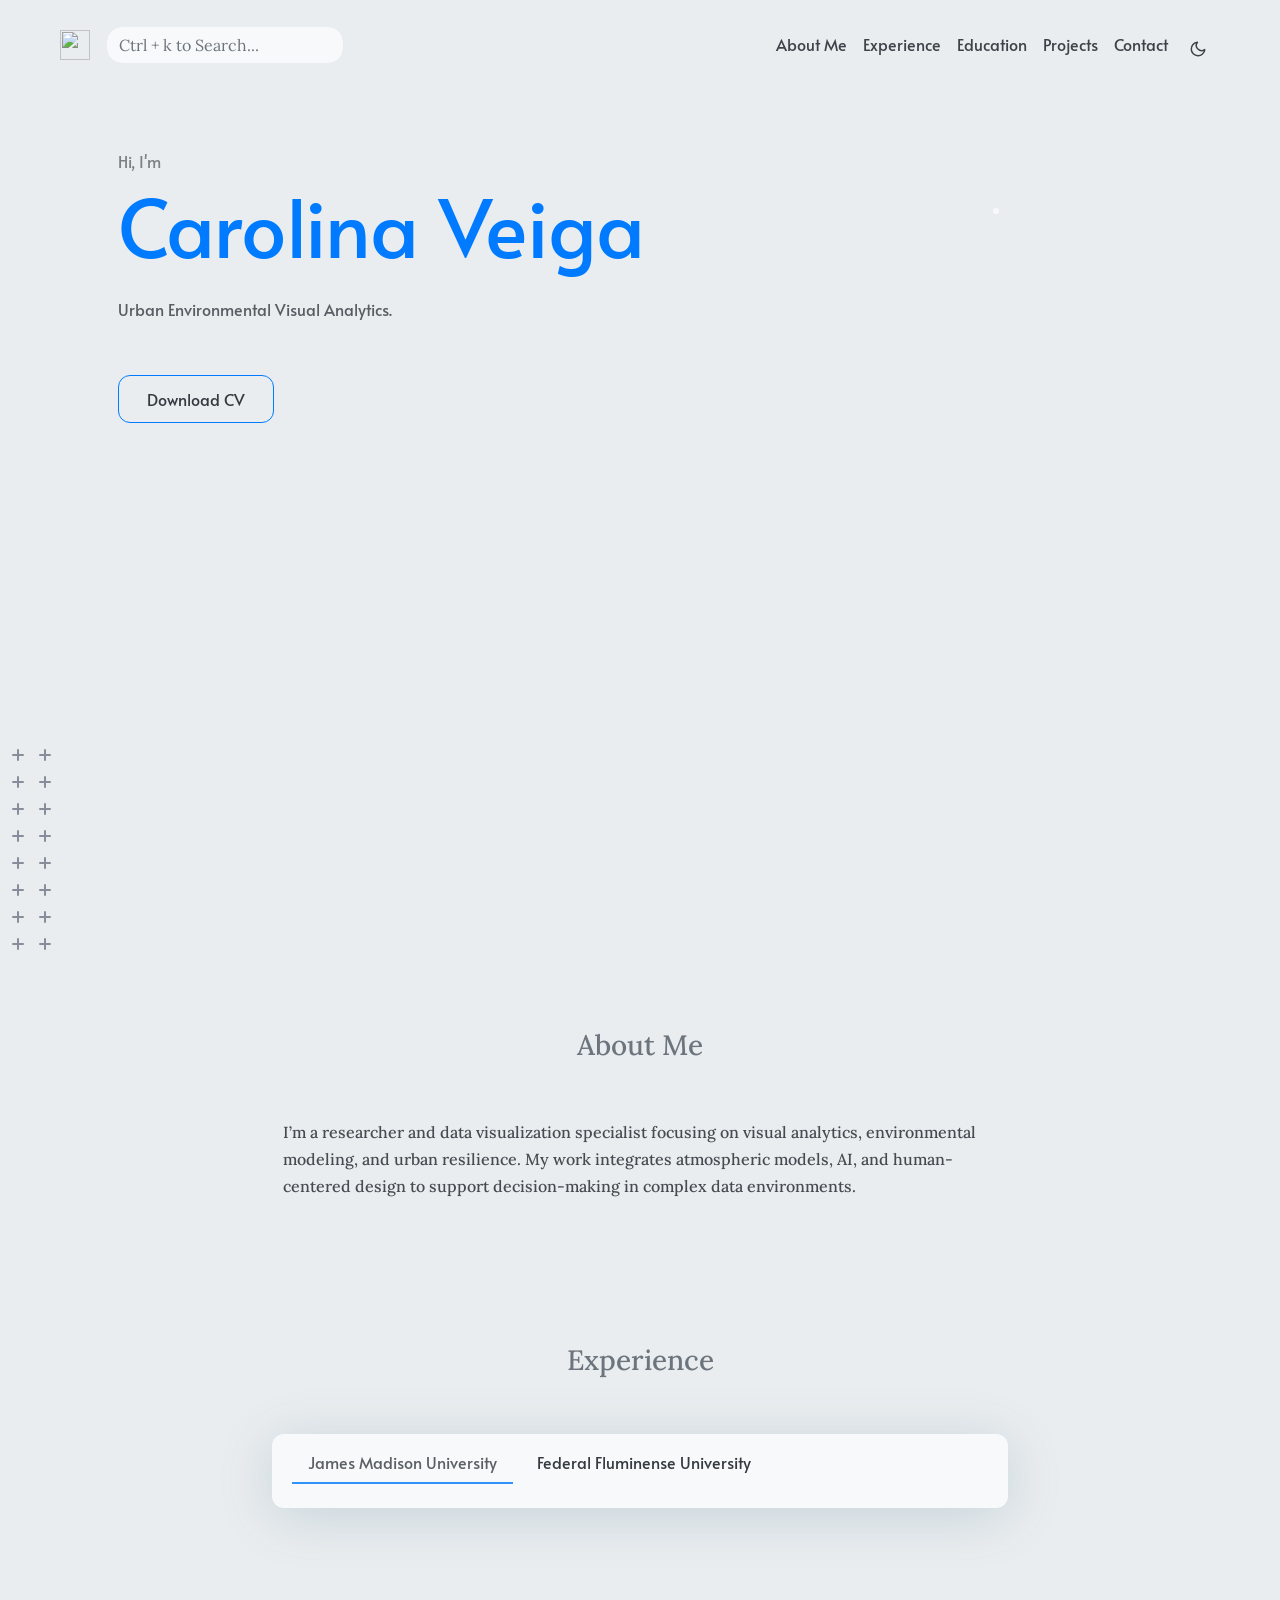
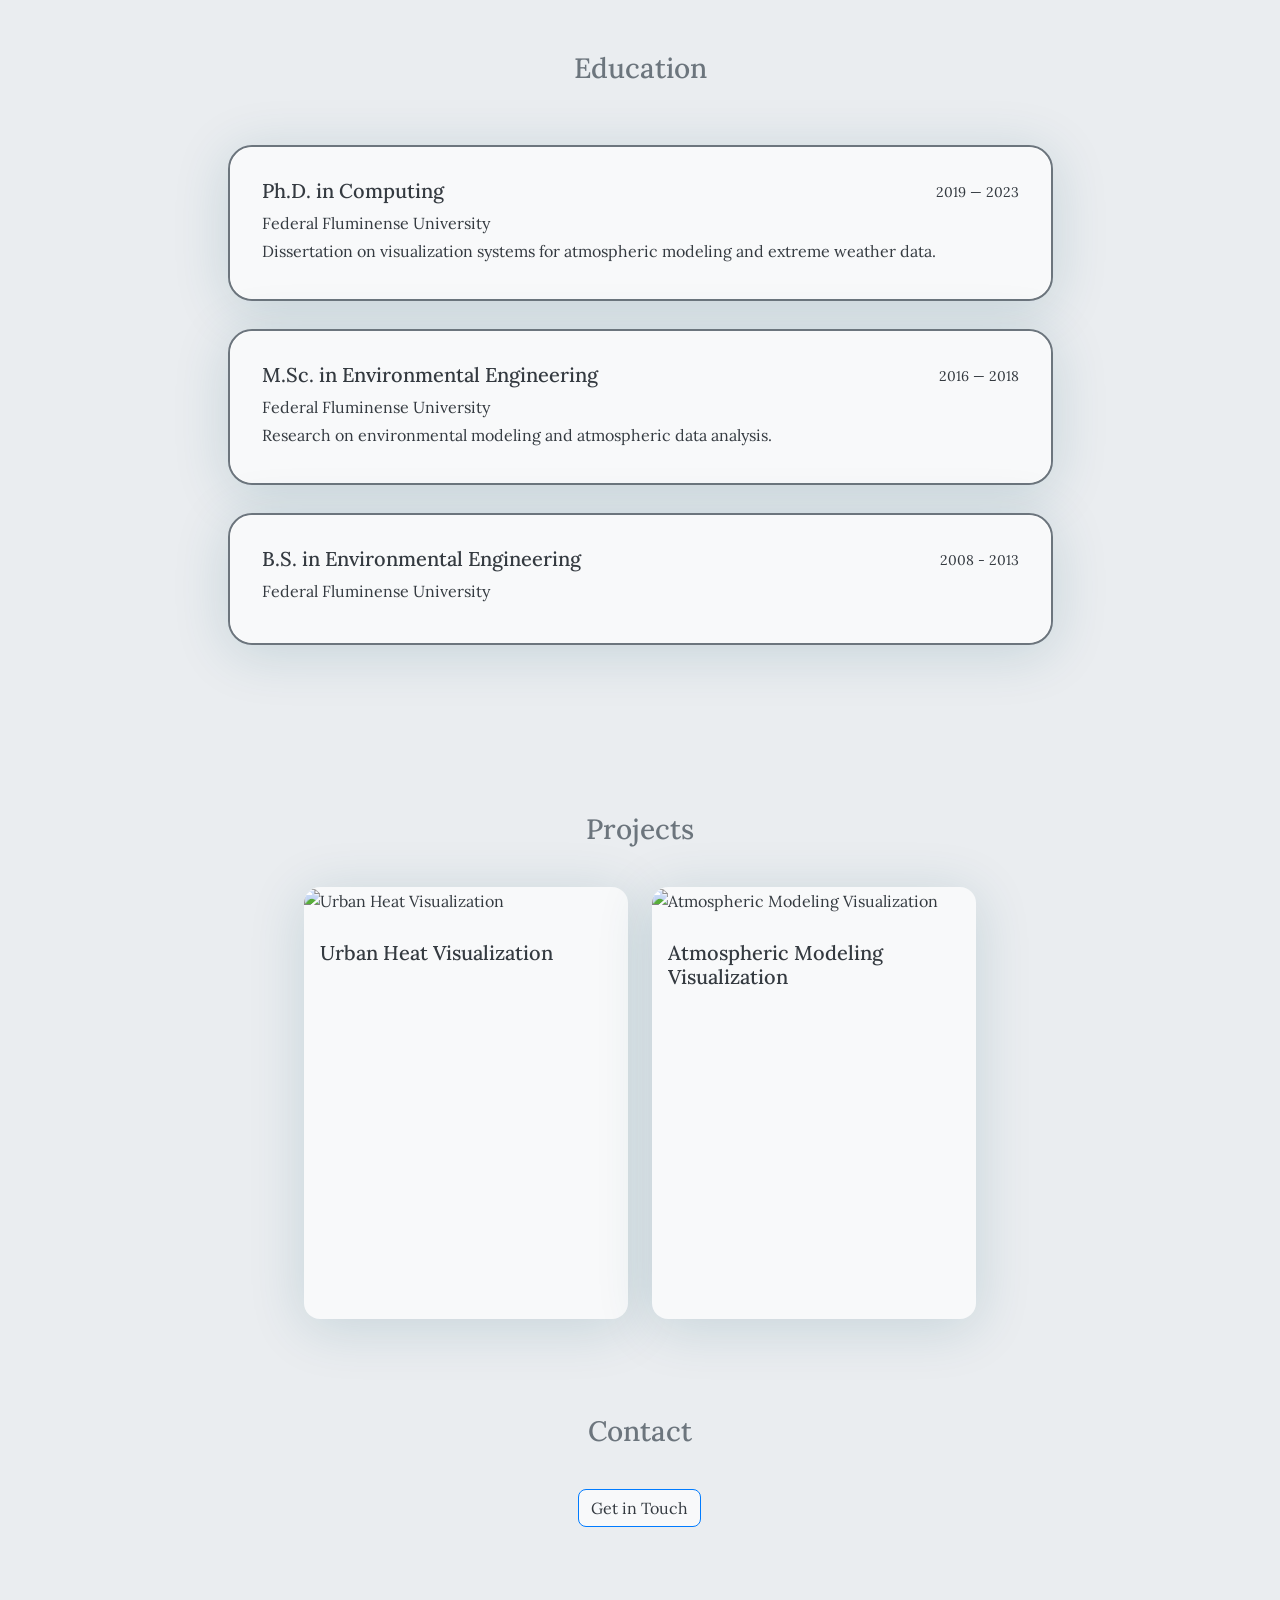
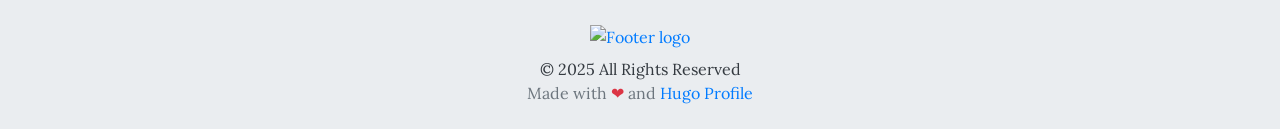
==== commit e219ef73: "Deploy Hugo Profile site: 2025-11-15 15:30:30" ====
--- a/index.html
+++ b/index.html
@@ -272,21 +272,21 @@
         <div class="row">
             <div class="col-sm-12 col-md-12 col-lg-8 content " id="primary-font">
                 <span class="subtitle">
-                    Hi, I&#39;m Carolina
+                    Hi, I&#39;m 
                 </span>
                 <h1>
-                    Welcome to My Portfolio
+                    Carolina Veiga
                 </h1>
                 <h2>
-                    PhD in Computing | Urban Environmental Data Visualization
+                    
                 </h2>
                 <p class="hero-content">
-                    I create visualization systems to help domain experts interpret complex, uncertain, and high-dimensional environmental data.
+                    Urban Environmental Visual Analytics.
                 </p>
                 <div class="row">
                     <div class="col-auto h-100">
                         
-                        <a href="/files/Carolina_CV.pdf" class="btn" download
+                        <a href="/files/cveiga_curriculum.pdf" class="btn" download
 			  
                           target="_blank"
                           >
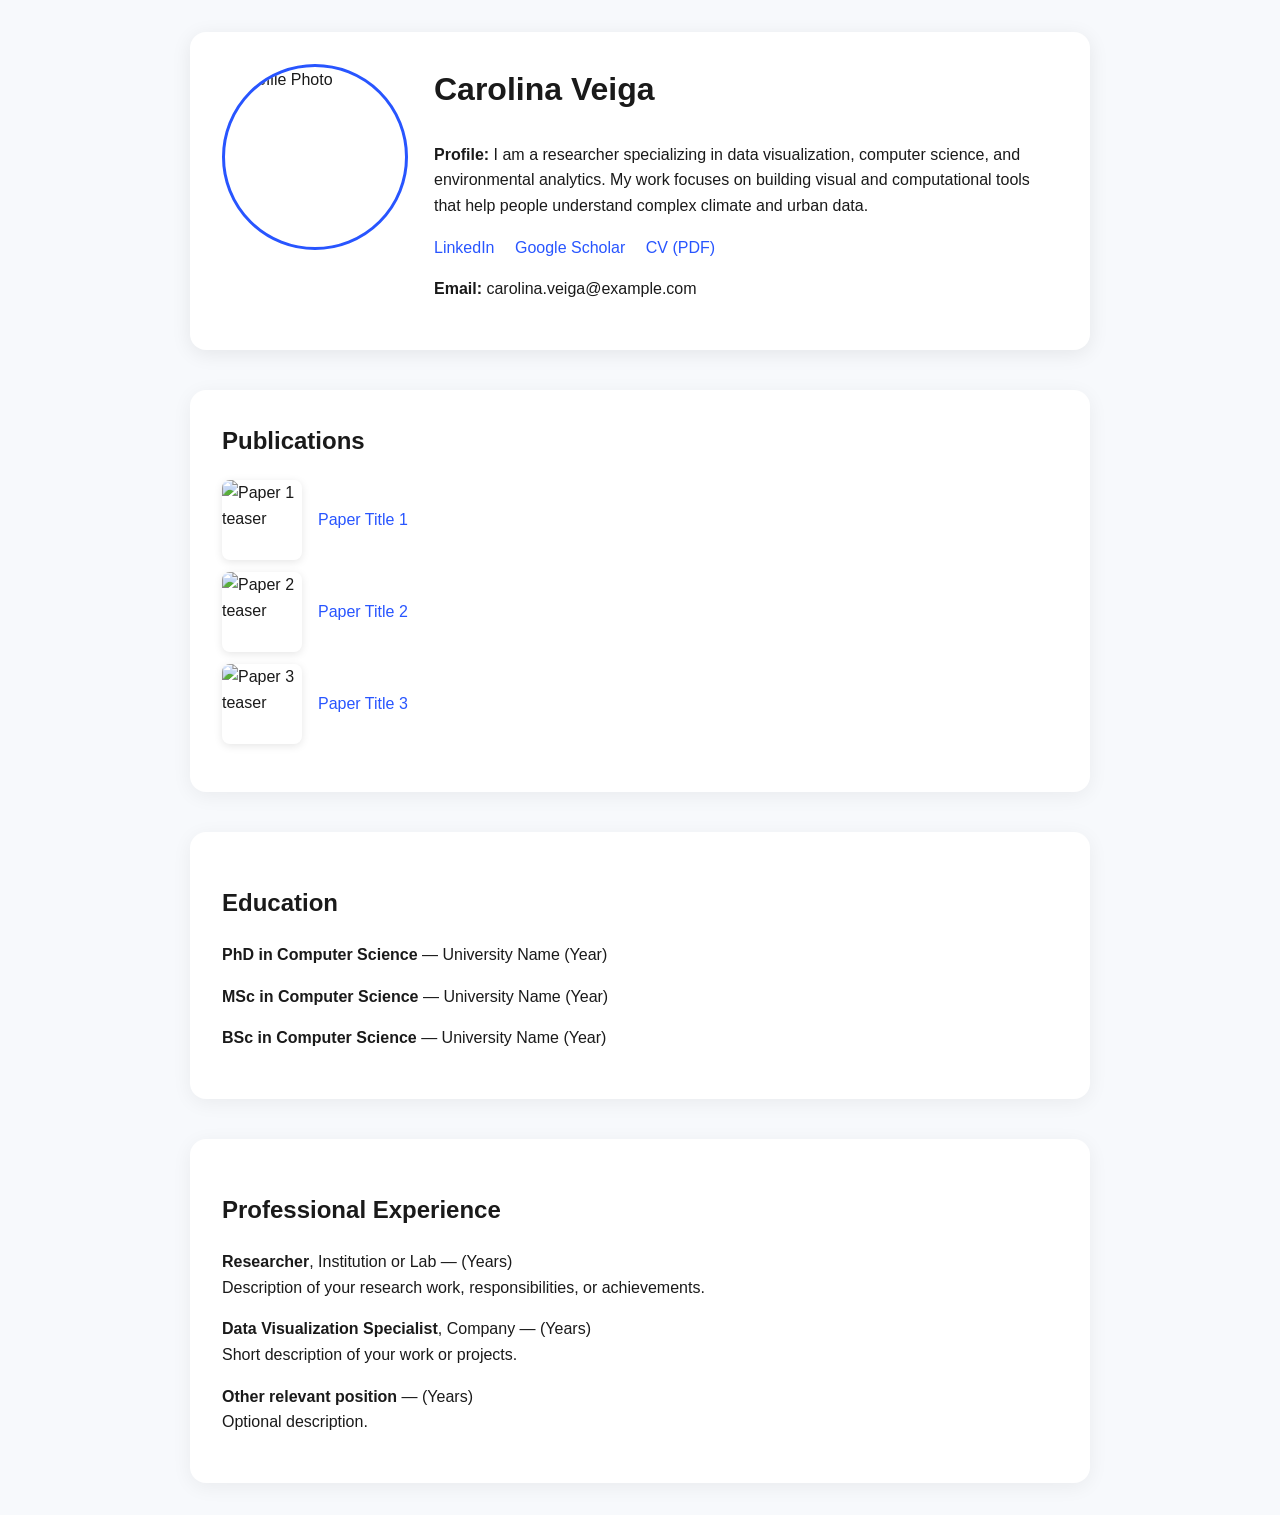
==== commit 2473da45: "Manually made - test" ====
--- a/index.html
+++ b/index.html
@@ -1,952 +1,218 @@
-<!DOCTYPE html>
-<html lang="en">
-
-<head>
-	<meta name="generator" content="Hugo 0.152.2"><meta charset="UTF-8">
-<meta name="viewport" content="width=device-width, initial-scale=1.0">
-<meta http-equiv="X-UA-Compatible" content="ie=edge">
-<meta http-equiv="Accept-CH" content="DPR, Viewport-Width, Width">
-<link rel="icon" href=static/images/favicon.ico type="image/gif">
-
-
-<link rel="preconnect" href="https://fonts.googleapis.com">
-<link rel="preconnect" href="https://fonts.gstatic.com" crossorigin>
-<link rel="preload"
-      as="style"
-      href="https://fonts.googleapis.com/css2?family=Alata&family=Lora:ital,wght@0,400;0,500;0,600;0,700;1,400;1,500;1,600;1,700&family=Roboto:ital,wght@0,100;0,300;0,400;0,500;0,700;0,900;1,100;1,300;1,400;1,500;1,700;1,900&display=swap"
->
-<link rel="stylesheet"
-      href="https://fonts.googleapis.com/css2?family=Alata&family=Lora:ital,wght@0,400;0,500;0,600;0,700;1,400;1,500;1,600;1,700&family=Roboto:ital,wght@0,100;0,300;0,400;0,500;0,700;0,900;1,100;1,300;1,400;1,500;1,700;1,900&display=swap"
-      media="print" onload="this.media='all'" />
-<noscript>
-  <link
-          href="https://fonts.googleapis.com/css2?family=Alata&family=Lora:ital,wght@0,400;0,500;0,600;0,700;1,400;1,500;1,600;1,700&family=Roboto:ital,wght@0,100;0,300;0,400;0,500;0,700;0,900;1,100;1,300;1,400;1,500;1,700;1,900&display=swap"
-          rel="stylesheet">
-</noscript>
-
-
-<link rel="stylesheet" href="/css/font.css" media="all">
-
-
-
-<meta property="og:url" content="https://carolvfs.github.io/">
-  <meta property="og:site_name" content="Carolina Veiga">
-  <meta property="og:title" content="Carolina Veiga">
-  <meta property="og:locale" content="en_us">
-  <meta property="og:type" content="website">
-
-
-  <meta name="twitter:card" content="summary">
-  <meta name="twitter:title" content="Carolina Veiga">
-
-
-<link rel="stylesheet" href="/bootstrap-5/css/bootstrap.min.css" media="all"><link rel="stylesheet" href="/css/header.css" media="all">
-<link rel="stylesheet" href="/css/footer.css" media="all">
-
-
-<link rel="stylesheet" href="/css/theme.css" media="all">
-
-<style>
+<!DOCTYPE html>
+<html lang="en">
+<head>
+  <meta charset="UTF-8" />
+  <meta name="viewport" content="width=device-width, initial-scale=1.0" />
+  <title>Carolina Veiga — Professional Page</title>
+  <style>
     :root {
-        --text-color: #343a40;
-        --text-secondary-color: #6c757d;
-        --text-link-color: #007bff;
-        --background-color: #eaedf0;
-        --secondary-background-color: #64ffda1a;
-        --primary-color: #007bff;
-        --secondary-color: #f8f9fa;
-
-         
-        --text-color-dark: #e4e6eb;
-        --text-secondary-color-dark: #b0b3b8;
-        --text-link-color-dark: #ffffff;
-        --background-color-dark: #18191a;
-        --secondary-background-color-dark: #212529;
-        --primary-color-dark: #ffffff;
-        --secondary-color-dark: #212529;
-    }
+      --bg: #f7f9fc;
+      --card-bg: #ffffff;
+      --text: #1a1a1a;
+      --accent: #2855ff;
+    }
+
     body {
-        font-size: 1rem;
-        font-weight: 400;
-        line-height: 1.5;
-        text-align: left;
-    }
-
-    html {
-        background-color: var(--background-color) !important;
-    }
-
-    body::-webkit-scrollbar {
-        height: 0px;
-        width: 8px;
-        background-color: var(--background-color);
-    }
-
-    ::-webkit-scrollbar-track {
-        border-radius: 1rem;
-    }
-
-    ::-webkit-scrollbar-thumb {
-        border-radius: 1rem;
-        background: #b0b0b0;
-        outline: 1px solid var(--background-color);
-    }
-
-    #search-content::-webkit-scrollbar {
-        width: .5em;
-        height: .1em;
-        background-color: var(--background-color);
-    }
-</style>
-
-
-
-<meta name="description" content=ZgotmplZ>
-<link rel="stylesheet" href="/css/index.css" media="all">
-<link rel="stylesheet" href="/css/projects.css" media="all">
-
-
-<script defer src="/fontawesome-6/all-6.4.2.js"></script>
-
-
-  
-  
-
-  <title>
-Carolina Veiga
-
-  </title>
-</head>
-
-<body class="light">
-  
-  
-<script>
-    let localStorageValue = localStorage.getItem("pref-theme");
-    let mediaQuery = window.matchMedia('(prefers-color-scheme: dark)').matches;
-
-    switch (localStorageValue) {
-        case "dark":
-            document.documentElement.classList.add('dark');
-            document.body.classList.add('dark');
-            break;
-        case "light":
-            document.body.classList.remove('dark');
-            document.documentElement.classList.remove('dark');
-            break;
-        default:
-            if (mediaQuery) {
-                document.documentElement.classList.add('dark');
-                document.body.classList.add('dark');
-            }
-            break;
-    }
-</script>
-
-
-
-
-
-<header id="profileHeader">
-    <nav class="pt-3 navbar navbar-expand-lg ">
-        <div class="container-fluid mx-xs-2 mx-sm-5 mx-md-5 mx-lg-5">
-            
-            <a class="navbar-brand primary-font text-wrap" href="/">
-                
-                <img src="static/images/favicon.ico" width="30" height="30"
-                    class="d-inline-block align-top">
-                
-                
-            </a>
-
-            
-                <div>
-                    <input id="search" autocomplete="off" class="form-control mr-sm-2 d-none d-md-block" placeholder='Ctrl &#43; k to Search...'
-                        aria-label="Search" oninput="searchOnChange(event)">
-                </div>
-            
-
-            
-            <button class="navbar-toggler" type="button" data-bs-toggle="collapse" data-bs-target="#navbarContent"
-                aria-controls="navbarContent" aria-expanded="false" aria-label="Toggle navigation">
-                <svg aria-hidden="true" height="24" viewBox="0 0 16 16" version="1.1" width="24" data-view-component="true">
-                    <path fill-rule="evenodd" d="M1 2.75A.75.75 0 011.75 2h12.5a.75.75 0 110 1.5H1.75A.75.75 0 011 2.75zm0 5A.75.75 0 011.75 7h12.5a.75.75 0 110 1.5H1.75A.75.75 0 011 7.75zM1.75 12a.75.75 0 100 1.5h12.5a.75.75 0 100-1.5H1.75z"></path>
-                </svg>
-            </button>
-
-            
-            <div class="collapse navbar-collapse text-wrap primary-font" id="navbarContent">
-                <ul class="navbar-nav ms-auto text-center">
-                    
-                        <li class="nav-item navbar-text d-block d-md-none">
-                            <div class="nav-link">
-                                <input id="search" autocomplete="off" class="form-control mr-sm-2" placeholder='Ctrl &#43; k to Search...' aria-label="Search" oninput="searchOnChange(event)">
-                            </div>
-                        </li>
-                    
-
-                    
-                    <li class="nav-item navbar-text">
-                        <a class="nav-link" href="/#about" aria-label="about">
-                            About Me
-                        </a>
-                    </li>
-                    
-
-                    
-                    <li class="nav-item navbar-text">
-                        <a class="nav-link" href="/#experience"
-                            aria-label="experience">
-                            Experience
-                        </a>
-                    </li>
-                    
-
-                    
-                    <li class="nav-item navbar-text">
-                        <a class="nav-link" href="/#education"
-                            aria-label="education">
-                            Education
-                        </a>
-                    </li>
-                    
-
-                    
-                    <li class="nav-item navbar-text">
-                        <a class="nav-link" href="/#projects"
-                            aria-label="projects">
-                            Projects
-                        </a>
-                    </li>
-                    
-
-                    
-
-                    
-                    <li class="nav-item navbar-text">
-                        <a class="nav-link" href="/#contact"
-                            aria-label="contact">
-                            Contact
-                        </a>
-                    </li>
-                    
-
-                    
-
-                    
-                    
-
-                    
-                    <li class="nav-item navbar-text">
-                        
-                        <div class="text-center">
-                            <button id="theme-toggle">
-                                <svg id="moon" xmlns="http://www.w3.org/2000/svg" width="24" height="24" viewBox="0 0 24 24" fill="none" stroke="currentColor" stroke-width="2" stroke-linecap="round" stroke-linejoin="round">
-                                    <path d="M21 12.79A9 9 0 1 1 11.21 3 7 7 0 0 0 21 12.79z"></path>
-                                </svg>
-                                <svg id="sun" xmlns="http://www.w3.org/2000/svg" width="24" height="24" viewBox="0 0 24 24" fill="none" stroke="currentColor" stroke-width="2" stroke-linecap="round" stroke-linejoin="round">
-                                    <circle cx="12" cy="12" r="5"></circle>
-                                    <line x1="12" y1="1" x2="12" y2="3"></line>
-                                    <line x1="12" y1="21" x2="12" y2="23"></line>
-                                    <line x1="4.22" y1="4.22" x2="5.64" y2="5.64"></line>
-                                    <line x1="18.36" y1="18.36" x2="19.78" y2="19.78"></line>
-                                    <line x1="1" y1="12" x2="3" y2="12"></line>
-                                    <line x1="21" y1="12" x2="23" y2="12"></line>
-                                    <line x1="4.22" y1="19.78" x2="5.64" y2="18.36"></line>
-                                    <line x1="18.36" y1="5.64" x2="19.78" y2="4.22"></line>
-                                </svg>
-                            </button>
-                        </div>
-                    </li>
-                    
-
-                </ul>
-
-            </div>
+      font-family: "Inter", Arial, sans-serif;
+      margin: 0;
+      padding: 0;
+      background: var(--bg);
+      color: var(--text);
+      line-height: 1.6;
+    }
+
+    .container {
+      max-width: 900px;
+      margin: 0 auto;
+      padding: 2rem 1.5rem;
+    }
+
+    .profile-card {
+      display: grid;
+      grid-template-columns: 180px 1fr;
+      gap: 2rem;
+      background: var(--card-bg);
+      padding: 2rem;
+      border-radius: 16px;
+      box-shadow: 0 4px 20px rgba(0,0,0,0.08);
+      margin-bottom: 2.5rem;
+    }
+
+    .profile-photo {
+      width: 180px;
+      height: 180px;
+      border-radius: 50%;
+      object-fit: cover;
+      border: 3px solid var(--accent);
+    }
+
+    h1 {
+      margin-top: 0;
+      font-size: 2rem;
+      font-weight: 700;
+    }
+
+    .links a {
+      margin-right: 1rem;
+      color: var(--accent);
+      text-decoration: none;
+      font-weight: 500;
+    }
+
+    .links a:hover {
+      text-decoration: underline;
+    }
+
+    .papers {
+      background: var(--card-bg);
+      padding: 2rem;
+      border-radius: 16px;
+      box-shadow: 0 4px 20px rgba(0,0,0,0.06);
+    }
+
+    .papers h2 {
+      margin-top: 0;
+      font-size: 1.5rem;
+    }
+
+    .papers ul {
+      list-style: none;
+      padding-left: 0;
+    }
+
+    .papers li {
+      margin-bottom: 0.75rem;
+    }
+
+    .papers a {
+      color: var(--accent);
+      text-decoration: none;
+    }
+
+    .papers a:hover {
+      text-decoration: underline;
+    }
+
+    /* Mobile */
+    @media (max-width: 650px) {
+      .profile-card {
+        grid-template-columns: 1fr;
+        text-align: center;
+      }
+
+      .profile-photo {
+        margin: 0 auto;
+      }
+
+      .links a {
+        display: inline-block;
+        margin-bottom: 0.5rem;
+      }
+    }
+      .paper-list {
+      list-style: none;
+      padding-left: 0;
+    }
+
+    .paper-item {
+      display: flex;
+      align-items: center;
+      gap: 1rem;
+      margin-bottom: 1rem;
+    }
+
+    .paper-thumb {
+      width: 80px;
+      height: 80px;
+      border-radius: 8px;
+      object-fit: cover;
+      box-shadow: 0 2px 8px rgba(0,0,0,0.1);
+    }
+
+    @media (max-width: 650px) {
+      .paper-item {
+        flex-direction: column;
+        text-align: center;
+      }
+
+      .paper-thumb {
+        margin-bottom: 0.5rem;
+      }
+    }
+
+      .education, .experience {
+      background: var(--card-bg);
+      padding: 2rem;
+      margin-top: 2.5rem;
+      border-radius: 16px;
+      box-shadow: 0 4px 20px rgba(0,0,0,0.06);
+    }
+
+    .edu-list, .exp-list {
+      list-style: none;
+      padding-left: 0;
+      margin-top: 1rem;
+    }
+
+    .edu-list li, .exp-list li {
+      margin-bottom: 1rem;
+    }
+
+  </style>
+</head>
+<body>
+  <div class="container">
+
+    <section class="profile-card">
+      <img src="your-photo.jpg" alt="Profile Photo" class="profile-photo" />
+      <div>
+        <h1>Carolina Veiga</h1>
+        <p><strong>Profile:</strong> I am a researcher specializing in data visualization, computer science, and environmental analytics. My work focuses on building visual and computational tools that help people understand complex climate and urban data.</p>
+        <div class="links">
+          <a href="https://www.linkedin.com" target="_blank">LinkedIn</a>
+          <a href="https://scholar.google.com" target="_blank">Google Scholar</a>
+          <a href="cv.pdf" target="_blank">CV (PDF)</a>
         </div>
-    </nav>
-</header>
-<div id="content">
-<section id="hero" class="py-5 align-middle">
-    <div class="container px-3 px-sm-5 px-md-5 px-lg-5 pt-lg-3">
-        <div class="row">
-            <div class="col-sm-12 col-md-12 col-lg-8 content " id="primary-font">
-                <span class="subtitle">
-                    Hi, I&#39;m 
-                </span>
-                <h1>
-                    Carolina Veiga
-                </h1>
-                <h2>
-                    
-                </h2>
-                <p class="hero-content">
-                    Urban Environmental Visual Analytics.
-                </p>
-                <div class="row">
-                    <div class="col-auto h-100">
-                        
-                        <a href="/files/cveiga_curriculum.pdf" class="btn" download
-			  
-                          target="_blank"
-                          >
-                            Download CV
-                        </a>
-                        
-                    </div>
-                    <div class="col-auto px-0 h-100"><span>
-    
-
-    
-</span>
-</div>
-                </div>
-            </div>
-            <div class="col-sm-12 col-md-12 col-lg-4">
-                <div class="row justify-content-center">
-                    <div class="col-sm-12 col-md-9 pt-5 image  px-5 px-md-5 px-lg-0 text-center">
-                        <img src="static/images/profile.jpg"
-                            class="img-thumbnail mx-auto rounded-circle"
-                            alt=""
-                        >
-                    </div>
-                </div>
-            </div>
+      <p><strong>Email:</strong> carolina.veiga@example.com</p>
         </div>
-    </div>
-    
-    <div class="hero-bottom-svg d-md-block d-lg-block d-none">
-        <svg xmlns="http://www.w3.org/2000/svg" width="201" height="201" viewBox="0 0 201 201">
-            <g id="Group_1168" data-name="Group 1168" transform="translate(-384 -1392)">
-                <rect id="Rectangle_2206" data-name="Rectangle 2206" width="12" height="2" rx="1"
-                    transform="translate(391 1392) rotate(90)" fill="#282f49" />
-                <rect id="Rectangle_2271" data-name="Rectangle 2271" width="12" height="2" rx="1"
-                    transform="translate(391 1500) rotate(90)" fill="#282f49" />
-                <rect id="Rectangle_2238" data-name="Rectangle 2238" width="12" height="2" rx="1"
-                    transform="translate(391 1446) rotate(90)" fill="#282f49" />
-                <rect id="Rectangle_2278" data-name="Rectangle 2278" width="12" height="2" rx="1"
-                    transform="translate(391 1554) rotate(90)" fill="#282f49" />
-                <rect id="Rectangle_2222" data-name="Rectangle 2222" width="12" height="2" rx="1"
-                    transform="translate(391 1419) rotate(90)" fill="#282f49" />
-                <rect id="Rectangle_2272" data-name="Rectangle 2272" width="12" height="2" rx="1"
-                    transform="translate(391 1527) rotate(90)" fill="#282f49" />
-                <rect id="Rectangle_2241" data-name="Rectangle 2241" width="12" height="2" rx="1"
-                    transform="translate(391 1473) rotate(90)" fill="#282f49" />
-                <rect id="Rectangle_2288" data-name="Rectangle 2288" width="12" height="2" rx="1"
-                    transform="translate(391 1581) rotate(90)" fill="#282f49" />
-                <rect id="Rectangle_2214" data-name="Rectangle 2214" width="12" height="2" rx="1"
-                    transform="translate(499 1392) rotate(90)" fill="#282f49" />
-                <rect id="Rectangle_2289" data-name="Rectangle 2289" width="12" height="2" rx="1"
-                    transform="translate(499 1500) rotate(90)" fill="#282f49" />
-                <rect id="Rectangle_2256" data-name="Rectangle 2256" width="12" height="2" rx="1"
-                    transform="translate(499 1446) rotate(90)" fill="#282f49" />
-                <rect id="Rectangle_2290" data-name="Rectangle 2290" width="12" height="2" rx="1"
-                    transform="translate(499 1554) rotate(90)" fill="#282f49" />
-                <rect id="Rectangle_2231" data-name="Rectangle 2231" width="12" height="2" rx="1"
-                    transform="translate(499 1419) rotate(90)" fill="#282f49" />
-                <rect id="Rectangle_2291" data-name="Rectangle 2291" width="12" height="2" rx="1"
-                    transform="translate(499 1527) rotate(90)" fill="#282f49" />
-                <rect id="Rectangle_2257" data-name="Rectangle 2257" width="12" height="2" rx="1"
-                    transform="translate(499 1473) rotate(90)" fill="#282f49" />
-                <rect id="Rectangle_2292" data-name="Rectangle 2292" width="12" height="2" rx="1"
-                    transform="translate(499 1581) rotate(90)" fill="#282f49" />
-                <rect id="Rectangle_2210" data-name="Rectangle 2210" width="12" height="2" rx="1"
-                    transform="translate(445 1392) rotate(90)" fill="#282f49" />
-                <rect id="Rectangle_2279" data-name="Rectangle 2279" width="12" height="2" rx="1"
-                    transform="translate(445 1500) rotate(90)" fill="#282f49" />
-                <rect id="Rectangle_2248" data-name="Rectangle 2248" width="12" height="2" rx="1"
-                    transform="translate(445 1446) rotate(90)" fill="#282f49" />
-                <rect id="Rectangle_2280" data-name="Rectangle 2280" width="12" height="2" rx="1"
-                    transform="translate(445 1554) rotate(90)" fill="#282f49" />
-                <rect id="Rectangle_2226" data-name="Rectangle 2226" width="12" height="2" rx="1"
-                    transform="translate(445 1419) rotate(90)" fill="#282f49" />
-                <rect id="Rectangle_2281" data-name="Rectangle 2281" width="12" height="2" rx="1"
-                    transform="translate(445 1527) rotate(90)" fill="#282f49" />
-                <rect id="Rectangle_2249" data-name="Rectangle 2249" width="12" height="2" rx="1"
-                    transform="translate(445 1473) rotate(90)" fill="#282f49" />
-                <rect id="Rectangle_2293" data-name="Rectangle 2293" width="12" height="2" rx="1"
-                    transform="translate(445 1581) rotate(90)" fill="#282f49" />
-                <rect id="Rectangle_2219" data-name="Rectangle 2219" width="12" height="2" rx="1"
-                    transform="translate(553 1392) rotate(90)" fill="#282f49" />
-                <rect id="Rectangle_2310" data-name="Rectangle 2310" width="12" height="2" rx="1"
-                    transform="translate(553 1500) rotate(90)" fill="#282f49" />
-                <rect id="Rectangle_2262" data-name="Rectangle 2262" width="12" height="2" rx="1"
-                    transform="translate(553 1446) rotate(90)" fill="#282f49" />
-                <rect id="Rectangle_2311" data-name="Rectangle 2311" width="12" height="2" rx="1"
-                    transform="translate(553 1554) rotate(90)" fill="#282f49" />
-                <rect id="Rectangle_2232" data-name="Rectangle 2232" width="12" height="2" rx="1"
-                    transform="translate(553 1419) rotate(90)" fill="#282f49" />
-                <rect id="Rectangle_2312" data-name="Rectangle 2312" width="12" height="2" rx="1"
-                    transform="translate(553 1527) rotate(90)" fill="#282f49" />
-                <rect id="Rectangle_2263" data-name="Rectangle 2263" width="12" height="2" rx="1"
-                    transform="translate(553 1473) rotate(90)" fill="#282f49" />
-                <rect id="Rectangle_2313" data-name="Rectangle 2313" width="12" height="2" rx="1"
-                    transform="translate(553 1581) rotate(90)" fill="#282f49" />
-                <rect id="Rectangle_2209" data-name="Rectangle 2209" width="12" height="2" rx="1"
-                    transform="translate(418 1392) rotate(90)" fill="#282f49" />
-                <rect id="Rectangle_2273" data-name="Rectangle 2273" width="12" height="2" rx="1"
-                    transform="translate(418 1500) rotate(90)" fill="#282f49" />
-                <rect id="Rectangle_2242" data-name="Rectangle 2242" width="12" height="2" rx="1"
-                    transform="translate(418 1446) rotate(90)" fill="#282f49" />
-                <rect id="Rectangle_2282" data-name="Rectangle 2282" width="12" height="2" rx="1"
-                    transform="translate(418 1554) rotate(90)" fill="#282f49" />
-                <rect id="Rectangle_2223" data-name="Rectangle 2223" width="12" height="2" rx="1"
-                    transform="translate(418 1419) rotate(90)" fill="#282f49" />
-                <rect id="Rectangle_2274" data-name="Rectangle 2274" width="12" height="2" rx="1"
-                    transform="translate(418 1527) rotate(90)" fill="#282f49" />
-                <rect id="Rectangle_2243" data-name="Rectangle 2243" width="12" height="2" rx="1"
-                    transform="translate(418 1473) rotate(90)" fill="#282f49" />
-                <rect id="Rectangle_2294" data-name="Rectangle 2294" width="12" height="2" rx="1"
-                    transform="translate(418 1581) rotate(90)" fill="#282f49" />
-                <rect id="Rectangle_2217" data-name="Rectangle 2217" width="12" height="2" rx="1"
-                    transform="translate(526 1392) rotate(90)" fill="#282f49" />
-                <rect id="Rectangle_2314" data-name="Rectangle 2314" width="12" height="2" rx="1"
-                    transform="translate(526 1500) rotate(90)" fill="#282f49" />
-                <rect id="Rectangle_2258" data-name="Rectangle 2258" width="12" height="2" rx="1"
-                    transform="translate(526 1446) rotate(90)" fill="#282f49" />
-                <rect id="Rectangle_2315" data-name="Rectangle 2315" width="12" height="2" rx="1"
-                    transform="translate(526 1554) rotate(90)" fill="#282f49" />
-                <rect id="Rectangle_2233" data-name="Rectangle 2233" width="12" height="2" rx="1"
-                    transform="translate(526 1419) rotate(90)" fill="#282f49" />
-                <rect id="Rectangle_2316" data-name="Rectangle 2316" width="12" height="2" rx="1"
-                    transform="translate(526 1527) rotate(90)" fill="#282f49" />
-                <rect id="Rectangle_2259" data-name="Rectangle 2259" width="12" height="2" rx="1"
-                    transform="translate(526 1473) rotate(90)" fill="#282f49" />
-                <rect id="Rectangle_2317" data-name="Rectangle 2317" width="12" height="2" rx="1"
-                    transform="translate(526 1581) rotate(90)" fill="#282f49" />
-                <rect id="Rectangle_2211" data-name="Rectangle 2211" width="12" height="2" rx="1"
-                    transform="translate(472 1392) rotate(90)" fill="#282f49" />
-                <rect id="Rectangle_2295" data-name="Rectangle 2295" width="12" height="2" rx="1"
-                    transform="translate(472 1500) rotate(90)" fill="#282f49" />
-                <rect id="Rectangle_2250" data-name="Rectangle 2250" width="12" height="2" rx="1"
-                    transform="translate(472 1446) rotate(90)" fill="#282f49" />
-                <rect id="Rectangle_2296" data-name="Rectangle 2296" width="12" height="2" rx="1"
-                    transform="translate(472 1554) rotate(90)" fill="#282f49" />
-                <rect id="Rectangle_2227" data-name="Rectangle 2227" width="12" height="2" rx="1"
-                    transform="translate(472 1419) rotate(90)" fill="#282f49" />
-                <rect id="Rectangle_2297" data-name="Rectangle 2297" width="12" height="2" rx="1"
-                    transform="translate(472 1527) rotate(90)" fill="#282f49" />
-                <rect id="Rectangle_2251" data-name="Rectangle 2251" width="12" height="2" rx="1"
-                    transform="translate(472 1473) rotate(90)" fill="#282f49" />
-                <rect id="Rectangle_2298" data-name="Rectangle 2298" width="12" height="2" rx="1"
-                    transform="translate(472 1581) rotate(90)" fill="#282f49" />
-                <rect id="Rectangle_2221" data-name="Rectangle 2221" width="12" height="2" rx="1"
-                    transform="translate(580 1392) rotate(90)" fill="#282f49" />
-                <rect id="Rectangle_2318" data-name="Rectangle 2318" width="12" height="2" rx="1"
-                    transform="translate(580 1500) rotate(90)" fill="#282f49" />
-                <rect id="Rectangle_2264" data-name="Rectangle 2264" width="12" height="2" rx="1"
-                    transform="translate(580 1446) rotate(90)" fill="#282f49" />
-                <rect id="Rectangle_2319" data-name="Rectangle 2319" width="12" height="2" rx="1"
-                    transform="translate(580 1554) rotate(90)" fill="#282f49" />
-                <rect id="Rectangle_2236" data-name="Rectangle 2236" width="12" height="2" rx="1"
-                    transform="translate(580 1419) rotate(90)" fill="#282f49" />
-                <rect id="Rectangle_2320" data-name="Rectangle 2320" width="12" height="2" rx="1"
-                    transform="translate(580 1527) rotate(90)" fill="#282f49" />
-                <rect id="Rectangle_2265" data-name="Rectangle 2265" width="12" height="2" rx="1"
-                    transform="translate(580 1473) rotate(90)" fill="#282f49" />
-                <rect id="Rectangle_2321" data-name="Rectangle 2321" width="12" height="2" rx="1"
-                    transform="translate(580 1581) rotate(90)" fill="#282f49" />
-                <rect id="Rectangle_2207" data-name="Rectangle 2207" width="12" height="2" rx="1"
-                    transform="translate(396 1399) rotate(-180)" fill="#282f49" />
-                <rect id="Rectangle_2270" data-name="Rectangle 2270" width="12" height="2" rx="1"
-                    transform="translate(396 1507) rotate(-180)" fill="#282f49" />
-                <rect id="Rectangle_2239" data-name="Rectangle 2239" width="12" height="2" rx="1"
-                    transform="translate(396 1453) rotate(-180)" fill="#282f49" />
-                <rect id="Rectangle_2283" data-name="Rectangle 2283" width="12" height="2" rx="1"
-                    transform="translate(396 1561) rotate(-180)" fill="#282f49" />
-                <rect id="Rectangle_2224" data-name="Rectangle 2224" width="12" height="2" rx="1"
-                    transform="translate(396 1426) rotate(-180)" fill="#282f49" />
-                <rect id="Rectangle_2275" data-name="Rectangle 2275" width="12" height="2" rx="1"
-                    transform="translate(396 1534) rotate(-180)" fill="#282f49" />
-                <rect id="Rectangle_2244" data-name="Rectangle 2244" width="12" height="2" rx="1"
-                    transform="translate(396 1480) rotate(-180)" fill="#282f49" />
-                <rect id="Rectangle_2299" data-name="Rectangle 2299" width="12" height="2" rx="1"
-                    transform="translate(396 1588) rotate(-180)" fill="#282f49" />
-                <rect id="Rectangle_2215" data-name="Rectangle 2215" width="12" height="2" rx="1"
-                    transform="translate(504 1399) rotate(-180)" fill="#282f49" />
-                <rect id="Rectangle_2300" data-name="Rectangle 2300" width="12" height="2" rx="1"
-                    transform="translate(504 1507) rotate(-180)" fill="#282f49" />
-                <rect id="Rectangle_2252" data-name="Rectangle 2252" width="12" height="2" rx="1"
-                    transform="translate(504 1453) rotate(-180)" fill="#282f49" />
-                <rect id="Rectangle_2301" data-name="Rectangle 2301" width="12" height="2" rx="1"
-                    transform="translate(504 1561) rotate(-180)" fill="#282f49" />
-                <rect id="Rectangle_2228" data-name="Rectangle 2228" width="12" height="2" rx="1"
-                    transform="translate(504 1426) rotate(-180)" fill="#282f49" />
-                <rect id="Rectangle_2302" data-name="Rectangle 2302" width="12" height="2" rx="1"
-                    transform="translate(504 1534) rotate(-180)" fill="#282f49" />
-                <rect id="Rectangle_2253" data-name="Rectangle 2253" width="12" height="2" rx="1"
-                    transform="translate(504 1480) rotate(-180)" fill="#282f49" />
-                <rect id="Rectangle_2303" data-name="Rectangle 2303" width="12" height="2" rx="1"
-                    transform="translate(504 1588) rotate(-180)" fill="#282f49" />
-                <rect id="Rectangle_2212" data-name="Rectangle 2212" width="12" height="2" rx="1"
-                    transform="translate(450 1399) rotate(-180)" fill="#282f49" />
-                <rect id="Rectangle_2284" data-name="Rectangle 2284" width="12" height="2" rx="1"
-                    transform="translate(450 1507) rotate(-180)" fill="#282f49" />
-                <rect id="Rectangle_2245" data-name="Rectangle 2245" width="12" height="2" rx="1"
-                    transform="translate(450 1453) rotate(-180)" fill="#282f49" />
-                <rect id="Rectangle_2285" data-name="Rectangle 2285" width="12" height="2" rx="1"
-                    transform="translate(450 1561) rotate(-180)" fill="#282f49" />
-                <rect id="Rectangle_2229" data-name="Rectangle 2229" width="12" height="2" rx="1"
-                    transform="translate(450 1426) rotate(-180)" fill="#282f49" />
-                <rect id="Rectangle_2286" data-name="Rectangle 2286" width="12" height="2" rx="1"
-                    transform="translate(450 1534) rotate(-180)" fill="#282f49" />
-                <rect id="Rectangle_2246" data-name="Rectangle 2246" width="12" height="2" rx="1"
-                    transform="translate(450 1480) rotate(-180)" fill="#282f49" />
-                <rect id="Rectangle_2304" data-name="Rectangle 2304" width="12" height="2" rx="1"
-                    transform="translate(450 1588) rotate(-180)" fill="#282f49" />
-                <rect id="Rectangle_2218" data-name="Rectangle 2218" width="12" height="2" rx="1"
-                    transform="translate(558 1399) rotate(-180)" fill="#282f49" />
-                <rect id="Rectangle_2322" data-name="Rectangle 2322" width="12" height="2" rx="1"
-                    transform="translate(558 1507) rotate(-180)" fill="#282f49" />
-                <rect id="Rectangle_2266" data-name="Rectangle 2266" width="12" height="2" rx="1"
-                    transform="translate(558 1453) rotate(-180)" fill="#282f49" />
-                <rect id="Rectangle_2323" data-name="Rectangle 2323" width="12" height="2" rx="1"
-                    transform="translate(558 1561) rotate(-180)" fill="#282f49" />
-                <rect id="Rectangle_2234" data-name="Rectangle 2234" width="12" height="2" rx="1"
-                    transform="translate(558 1426) rotate(-180)" fill="#282f49" />
-                <rect id="Rectangle_2324" data-name="Rectangle 2324" width="12" height="2" rx="1"
-                    transform="translate(558 1534) rotate(-180)" fill="#282f49" />
-                <rect id="Rectangle_2267" data-name="Rectangle 2267" width="12" height="2" rx="1"
-                    transform="translate(558 1480) rotate(-180)" fill="#282f49" />
-                <rect id="Rectangle_2325" data-name="Rectangle 2325" width="12" height="2" rx="1"
-                    transform="translate(558 1588) rotate(-180)" fill="#282f49" />
-                <rect id="Rectangle_2208" data-name="Rectangle 2208" width="12" height="2" rx="1"
-                    transform="translate(423 1399) rotate(-180)" fill="#282f49" />
-                <rect id="Rectangle_2276" data-name="Rectangle 2276" width="12" height="2" rx="1"
-                    transform="translate(423 1507) rotate(-180)" fill="#282f49" />
-                <rect id="Rectangle_2240" data-name="Rectangle 2240" width="12" height="2" rx="1"
-                    transform="translate(423 1453) rotate(-180)" fill="#282f49" />
-                <rect id="Rectangle_2287" data-name="Rectangle 2287" width="12" height="2" rx="1"
-                    transform="translate(423 1561) rotate(-180)" fill="#282f49" />
-                <rect id="Rectangle_2225" data-name="Rectangle 2225" width="12" height="2" rx="1"
-                    transform="translate(423 1426) rotate(-180)" fill="#282f49" />
-                <rect id="Rectangle_2277" data-name="Rectangle 2277" width="12" height="2" rx="1"
-                    transform="translate(423 1534) rotate(-180)" fill="#282f49" />
-                <rect id="Rectangle_2247" data-name="Rectangle 2247" width="12" height="2" rx="1"
-                    transform="translate(423 1480) rotate(-180)" fill="#282f49" />
-                <rect id="Rectangle_2305" data-name="Rectangle 2305" width="12" height="2" rx="1"
-                    transform="translate(423 1588) rotate(-180)" fill="#282f49" />
-                <rect id="Rectangle_2216" data-name="Rectangle 2216" width="12" height="2" rx="1"
-                    transform="translate(531 1399) rotate(-180)" fill="#282f49" />
-                <rect id="Rectangle_2326" data-name="Rectangle 2326" width="12" height="2" rx="1"
-                    transform="translate(531 1507) rotate(-180)" fill="#282f49" />
-                <rect id="Rectangle_2260" data-name="Rectangle 2260" width="12" height="2" rx="1"
-                    transform="translate(531 1453) rotate(-180)" fill="#282f49" />
-                <rect id="Rectangle_2327" data-name="Rectangle 2327" width="12" height="2" rx="1"
-                    transform="translate(531 1561) rotate(-180)" fill="#282f49" />
-                <rect id="Rectangle_2235" data-name="Rectangle 2235" width="12" height="2" rx="1"
-                    transform="translate(531 1426) rotate(-180)" fill="#282f49" />
-                <rect id="Rectangle_2328" data-name="Rectangle 2328" width="12" height="2" rx="1"
-                    transform="translate(531 1534) rotate(-180)" fill="#282f49" />
-                <rect id="Rectangle_2261" data-name="Rectangle 2261" width="12" height="2" rx="1"
-                    transform="translate(531 1480) rotate(-180)" fill="#282f49" />
-                <rect id="Rectangle_2329" data-name="Rectangle 2329" width="12" height="2" rx="1"
-                    transform="translate(531 1588) rotate(-180)" fill="#282f49" />
-                <rect id="Rectangle_2213" data-name="Rectangle 2213" width="12" height="2" rx="1"
-                    transform="translate(477 1399) rotate(-180)" fill="#282f49" />
-                <rect id="Rectangle_2306" data-name="Rectangle 2306" width="12" height="2" rx="1"
-                    transform="translate(477 1507) rotate(-180)" fill="#282f49" />
-                <rect id="Rectangle_2254" data-name="Rectangle 2254" width="12" height="2" rx="1"
-                    transform="translate(477 1453) rotate(-180)" fill="#282f49" />
-                <rect id="Rectangle_2307" data-name="Rectangle 2307" width="12" height="2" rx="1"
-                    transform="translate(477 1561) rotate(-180)" fill="#282f49" />
-                <rect id="Rectangle_2230" data-name="Rectangle 2230" width="12" height="2" rx="1"
-                    transform="translate(477 1426) rotate(-180)" fill="#282f49" />
-                <rect id="Rectangle_2308" data-name="Rectangle 2308" width="12" height="2" rx="1"
-                    transform="translate(477 1534) rotate(-180)" fill="#282f49" />
-                <rect id="Rectangle_2255" data-name="Rectangle 2255" width="12" height="2" rx="1"
-                    transform="translate(477 1480) rotate(-180)" fill="#282f49" />
-                <rect id="Rectangle_2309" data-name="Rectangle 2309" width="12" height="2" rx="1"
-                    transform="translate(477 1588) rotate(-180)" fill="#282f49" />
-                <rect id="Rectangle_2220" data-name="Rectangle 2220" width="12" height="2" rx="1"
-                    transform="translate(585 1399) rotate(-180)" fill="#282f49" />
-                <rect id="Rectangle_2330" data-name="Rectangle 2330" width="12" height="2" rx="1"
-                    transform="translate(585 1507) rotate(-180)" fill="#282f49" />
-                <rect id="Rectangle_2268" data-name="Rectangle 2268" width="12" height="2" rx="1"
-                    transform="translate(585 1453) rotate(-180)" fill="#282f49" />
-                <rect id="Rectangle_2331" data-name="Rectangle 2331" width="12" height="2" rx="1"
-                    transform="translate(585 1561) rotate(-180)" fill="#282f49" />
-                <rect id="Rectangle_2237" data-name="Rectangle 2237" width="12" height="2" rx="1"
-                    transform="translate(585 1426) rotate(-180)" fill="#282f49" />
-                <rect id="Rectangle_2332" data-name="Rectangle 2332" width="12" height="2" rx="1"
-                    transform="translate(585 1534) rotate(-180)" fill="#282f49" />
-                <rect id="Rectangle_2269" data-name="Rectangle 2269" width="12" height="2" rx="1"
-                    transform="translate(585 1480) rotate(-180)" fill="#282f49" />
-                <rect id="Rectangle_2333" data-name="Rectangle 2333" width="12" height="2" rx="1"
-                    transform="translate(585 1588) rotate(-180)" fill="#282f49" />
-            </g>
-        </svg>
-    </div>
-    
-</section>
-
-<section id="about" class="py-0 py-sm-5">
-    <div class="container bg-transparent">
-        <h3 class="text-center bg-transparent">About Me</h3>
-        <div class="bg-transparent row justify-content-center px-3 py-5">
-            
-            <div class="col-sm-12 col-md-12 col-lg-8 content">
-                I&rsquo;m a researcher and data visualization specialist focusing on visual analytics, environmental modeling, and urban resilience. My work integrates atmospheric models, AI, and human-centered design to support decision-making in complex data environments.
-
-                
-            </div>
-        </div>
-    </div>
-</section>
-
-<section id="experience" class="py-5">
-    <div class="container">
-        <h3 class="text-center">Experience</h3>
-        <div class="row justify-content-center">
-            <div class="col-sm-12 col-md-8 col-lg-8 py-5">
-                <div class="experience-container px-3 pt-2">
-                    <ul class="nav nav-pills mb-2 bg-transparent primary-font" id="pills-tab" role="tablist">
-                        
-                            
-                            
-                            <li class="nav-item px-1 bg-transparent" role="presentation">
-                                <div
-                                    class="nav-link active bg-transparent"
-                                    aria-selected="true"
-                                    role="tab"
-                                    data-bs-toggle="pill"
-                                    id='james-madison-university--tab'
-                                    data-bs-target='#pills-james-madison-university-'
-                                    aria-controls='james-madison-university-'
-                                >
-                                    James Madison University
-                                </div>
-                            </li>
-                        
-                            
-                            
-                            <li class="nav-item px-1 bg-transparent" role="presentation">
-                                <div
-                                    class="nav-link  bg-transparent"
-                                    aria-selected="true"
-                                    role="tab"
-                                    data-bs-toggle="pill"
-                                    id='federal-fluminense-university--tab'
-                                    data-bs-target='#pills-federal-fluminense-university-'
-                                    aria-controls='federal-fluminense-university-'
-                                >
-                                    Federal Fluminense University
-                                </div>
-                            </li>
-                        
-                    </ul>
-
-                    <div class="tab-content pb-3 bg-transparent primary-font" id="pills-tabContent">
-                        
-                            
-                            
-                            
-                            
-                            <div
-                                class="tab-pane fade bg-transparent show active"
-                                role="tabpanel"
-                                id='pills-james-madison-university-'
-                                aria-labelledby='james-madison-university--tab'
-                            >
-                                
-                            </div>
-                        
-                        
-                            
-                            
-                            
-                            
-                            <div
-                                class="tab-pane fade bg-transparent "
-                                role="tabpanel"
-                                id='pills-federal-fluminense-university-'
-                                aria-labelledby='federal-fluminense-university--tab'
-                            >
-                                
-                            </div>
-                        
-                        
-                    </div>
-                </div>
-            </div>
-        </div>
-    </div>
-</section>
-
-
-<section id="education" class="py-5">
-    <div class="container">
-        <h3 class="text-center">Education</h3>
-        <div class="row justify-content-center py-5">
-            
-            
-            <div class="col-12 p-0">
-                <div class="row row align-items-center justify-content-center m-1 mb-4">
-                    
-
-                    <div class="col-md-9">
-                        <div class="card">
-                            <div class="card-body">
-                                <div class="float-end">
-                                    <small>2019 — 2023</small>
-                                </div>
-                                <h5 class="card-title">Ph.D. in Computing</h5>
-                                
-                                
-                                Federal Fluminense University
-                                
-
-                                
-                                <div class="py-1 education-content">
-                                    Dissertation on visualization systems for atmospheric modeling and extreme weather data.
-                                </div>
-
-                                
-                            </div>
-                        </div>
-                    </div>
-                </div>
-            </div>
-            
-            <div class="col-12 p-0">
-                <div class="row row align-items-center justify-content-center m-1 mb-4">
-                    
-
-                    <div class="col-md-9">
-                        <div class="card">
-                            <div class="card-body">
-                                <div class="float-end">
-                                    <small>2016 — 2018</small>
-                                </div>
-                                <h5 class="card-title">M.Sc. in Environmental Engineering</h5>
-                                
-                                
-                                Federal Fluminense University
-                                
-
-                                
-                                <div class="py-1 education-content">
-                                    Research on environmental modeling and atmospheric data analysis.
-                                </div>
-
-                                
-                            </div>
-                        </div>
-                    </div>
-                </div>
-            </div>
-            
-            <div class="col-12 p-0">
-                <div class="row row align-items-center justify-content-center m-1 mb-4">
-                    
-
-                    <div class="col-md-9">
-                        <div class="card">
-                            <div class="card-body">
-                                <div class="float-end">
-                                    <small>2008 - 2013</small>
-                                </div>
-                                <h5 class="card-title">B.S. in Environmental Engineering</h5>
-                                
-                                
-                                Federal Fluminense University
-                                
-
-                                
-                                <div class="py-1 education-content">
-                                    
-                                </div>
-
-                                
-                            </div>
-                        </div>
-                    </div>
-                </div>
-            </div>
-            
-        </div>
-    </div>
-</section>
-
-
-<section id="projects" class="py-5">
-    <div class="container">
-        <h3 class="text-center">Projects</h3>
-        <div class="row justify-content-center px-3 px-md-5">
-            
-            <div class="col-lg-4 col-md-6 my-3">
-                <div class="card my-3 h-100" title="Urban Heat Visualization">
-                    <div class="card-head">
-                        <img class="card-img-top" src="" alt="Urban Heat Visualization">
-                    </div>
-                    <div class="card-body bg-transparent p-3">
-                        <div class="pb-2 bg-transparent">
-                            
-                        </div>
-                        <h5 class="card-title bg-transparent mt-1">Urban Heat Visualization</h5>
-                        <div class="card-text bg-transparent secondary-font">
-                            
-                        </div>
-                    </div>
-                    
-                </div>
-            </div>
-            
-            <div class="col-lg-4 col-md-6 my-3">
-                <div class="card my-3 h-100" title="Atmospheric Modeling Visualization">
-                    <div class="card-head">
-                        <img class="card-img-top" src="" alt="Atmospheric Modeling Visualization">
-                    </div>
-                    <div class="card-body bg-transparent p-3">
-                        <div class="pb-2 bg-transparent">
-                            
-                        </div>
-                        <h5 class="card-title bg-transparent mt-1">Atmospheric Modeling Visualization</h5>
-                        <div class="card-text bg-transparent secondary-font">
-                            
-                        </div>
-                    </div>
-                    
-                </div>
-            </div>
-            
-            
-        </div>
-    </div>
-</section>
-
-<section id="contact" class="py-5">
-    <div class="container">
-        <h3 class="text-center">Contact</h3>
-        <div class="px-0 px-md-5 px-lg-5">
-            <div class="row justify-content-center px-md-5">
-                <div class="col-md-8 py-3">
-                    <div class="text-center">
-                        
-                    </div>
-                    
-                    <div class="text-center pt-3">
-                        <a 
-                            href='
-                                    mailto:hh8yvn@jmu.com
-                                  '
-                            target="_blank"
-                            class="btn"
-                        >
-                            Get in Touch
-                        </a>
-                    </div>
-                    
-                </div>
-            </div>
-        </div>
-    </div>
-    <div id="contact-form-status"></div>
-</section>
-
-
-<svg xmlns="http://www.w3.org/2000/svg" style="display: none;">
-  <symbol id="check-circle-fill" viewBox="0 0 16 16">
-    <path d="M16 8A8 8 0 1 1 0 8a8 8 0 0 1 16 0zm-3.97-3.03a.75.75 0 0 0-1.08.022L7.477 9.417 5.384 7.323a.75.75 0 0 0-1.06 1.06L6.97 11.03a.75.75 0 0 0 1.079-.02l3.992-4.99a.75.75 0 0 0-.01-1.05z"/>
-  </symbol>
-  <symbol id="info-fill" viewBox="0 0 16 16">
-    <path d="M8 16A8 8 0 1 0 8 0a8 8 0 0 0 0 16zm.93-9.412-1 4.705c-.07.34.029.533.304.533.194 0 .487-.07.686-.246l-.088.416c-.287.346-.92.598-1.465.598-.703 0-1.002-.422-.808-1.319l.738-3.468c.064-.293.006-.399-.287-.47l-.451-.081.082-.381 2.29-.287zM8 5.5a1 1 0 1 1 0-2 1 1 0 0 1 0 2z"/>
-  </symbol>
-  <symbol id="exclamation-triangle-fill" viewBox="0 0 16 16">
-    <path d="M8.982 1.566a1.13 1.13 0 0 0-1.96 0L.165 13.233c-.457.778.091 1.767.98 1.767h13.713c.889 0 1.438-.99.98-1.767L8.982 1.566zM8 5c.535 0 .954.462.9.995l-.35 3.507a.552.552 0 0 1-1.1 0L7.1 5.995A.905.905 0 0 1 8 5zm.002 6a1 1 0 1 1 0 2 1 1 0 0 1 0-2z"/>
-  </symbol>
-</svg>
-
-  </div><footer>
-    
- 
-
-<div class="text-center pt-2">
-    
-
-    
-
-    
-
-    
-
-    
-</div><div class="container py-4">
-    <div class="row justify-content-center">
-        <div class="col-md-4 text-center">
-            
-                <div class="pb-2">
-                    <a href="https://carolvfs.github.io/" title="Carolina Veiga">
-                        <img alt="Footer logo" src="static/images/favicon.ico"
-                            height="40px" width="40px">
-                    </a>
-                </div>
-            
-            &copy; 2025  All Rights Reserved
-            <div class="text-secondary">
-                Made with
-                <span class="text-danger">
-                    &#10084;
-                </span>
-                and
-                <a href="https://github.com/gurusabarish/hugo-profile" target="_blank"
-                    title="Designed and developed by gurusabarish">
-                    Hugo Profile
-                </a>
-            </div>
-        </div>
-    </div>
-</div>
-</footer><script src="/bootstrap-5/js/bootstrap.bundle.min.js"></script>
-<script>
-    if (localStorage.getItem("pref-theme") === "dark") {
-        document.documentElement.classList.add('dark');
-        document.body.classList.add('dark');
-    } else if (localStorage.getItem("pref-theme") === "light") {
-        document.body.classList.remove('dark')
-        document.documentElement.classList.remove('dark');
-    } else if (window.matchMedia && window.matchMedia('(prefers-color-scheme: dark)').matches) {
-        document.documentElement.classList.add('dark');
-        document.body.classList.add('dark');
-    }
-
-</script>
-<script>
-    document.getElementById("theme-toggle").addEventListener("click", () => {
-        if (document.body.className.includes("dark")) {
-            document.body.classList.remove('dark');
-            document.documentElement.classList.remove('dark');
-            localStorage.setItem("pref-theme", 'light');
-        } else {
-            document.body.classList.add('dark');
-            document.documentElement.classList.add('dark');
-            localStorage.setItem("pref-theme", 'dark');
-        }
-    })
-
-    var tooltipTriggerList = [].slice.call(document.querySelectorAll('[data-bs-toggle="tooltip"]'))
-    var tooltipList = tooltipTriggerList.map(function (tooltipTriggerEl) {
-        return new bootstrap.Tooltip(tooltipTriggerEl)
-    })
-
-</script>
-
-
-    <script src="/js/search.js"></script>
-
-
-
-
-
-
-
-
-
-
-
-  <section id="search-content" class="py-2">
-    <div class="container" id="search-results"></div>
-  </section>
-</body>
-
-</html>
+    </section>
+
+    <section class="papers">
+      <h2>Publications</h2>
+      <ul class="paper-list">
+        <li class="paper-item">
+          <img src="paper1.jpg" alt="Paper 1 teaser" class="paper-thumb" />
+          <a href="#">Paper Title 1</a>
+        </li>
+        <li class="paper-item">
+          <img src="paper2.jpg" alt="Paper 2 teaser" class="paper-thumb" />
+          <a href="#">Paper Title 2</a>
+        </li>
+        <li class="paper-item">
+          <img src="paper3.jpg" alt="Paper 3 teaser" class="paper-thumb" />
+          <a href="#">Paper Title 3</a>
+        </li>
+      </ul>
+    </section>
+
+    <section class="education">
+      <h2>Education</h2>
+      <ul class="edu-list">
+        <li><strong>PhD in Computer Science</strong> — University Name (Year)</li>
+        <li><strong>MSc in Computer Science</strong> — University Name (Year)</li>
+        <li><strong>BSc in Computer Science</strong> — University Name (Year)</li>
+      </ul>
+    </section>
+
+    <section class="experience">
+      <h2>Professional Experience</h2>
+      <ul class="exp-list">
+        <li><strong>Researcher</strong>, Institution or Lab — (Years)<br/>Description of your research work, responsibilities, or achievements.</li>
+        <li><strong>Data Visualization Specialist</strong>, Company — (Years)<br/>Short description of your work or projects.</li>
+        <li><strong>Other relevant position</strong> — (Years)<br/>Optional description.</li>
+      </ul>
+    </section>
+
+  </div>
+</body>
+</html>
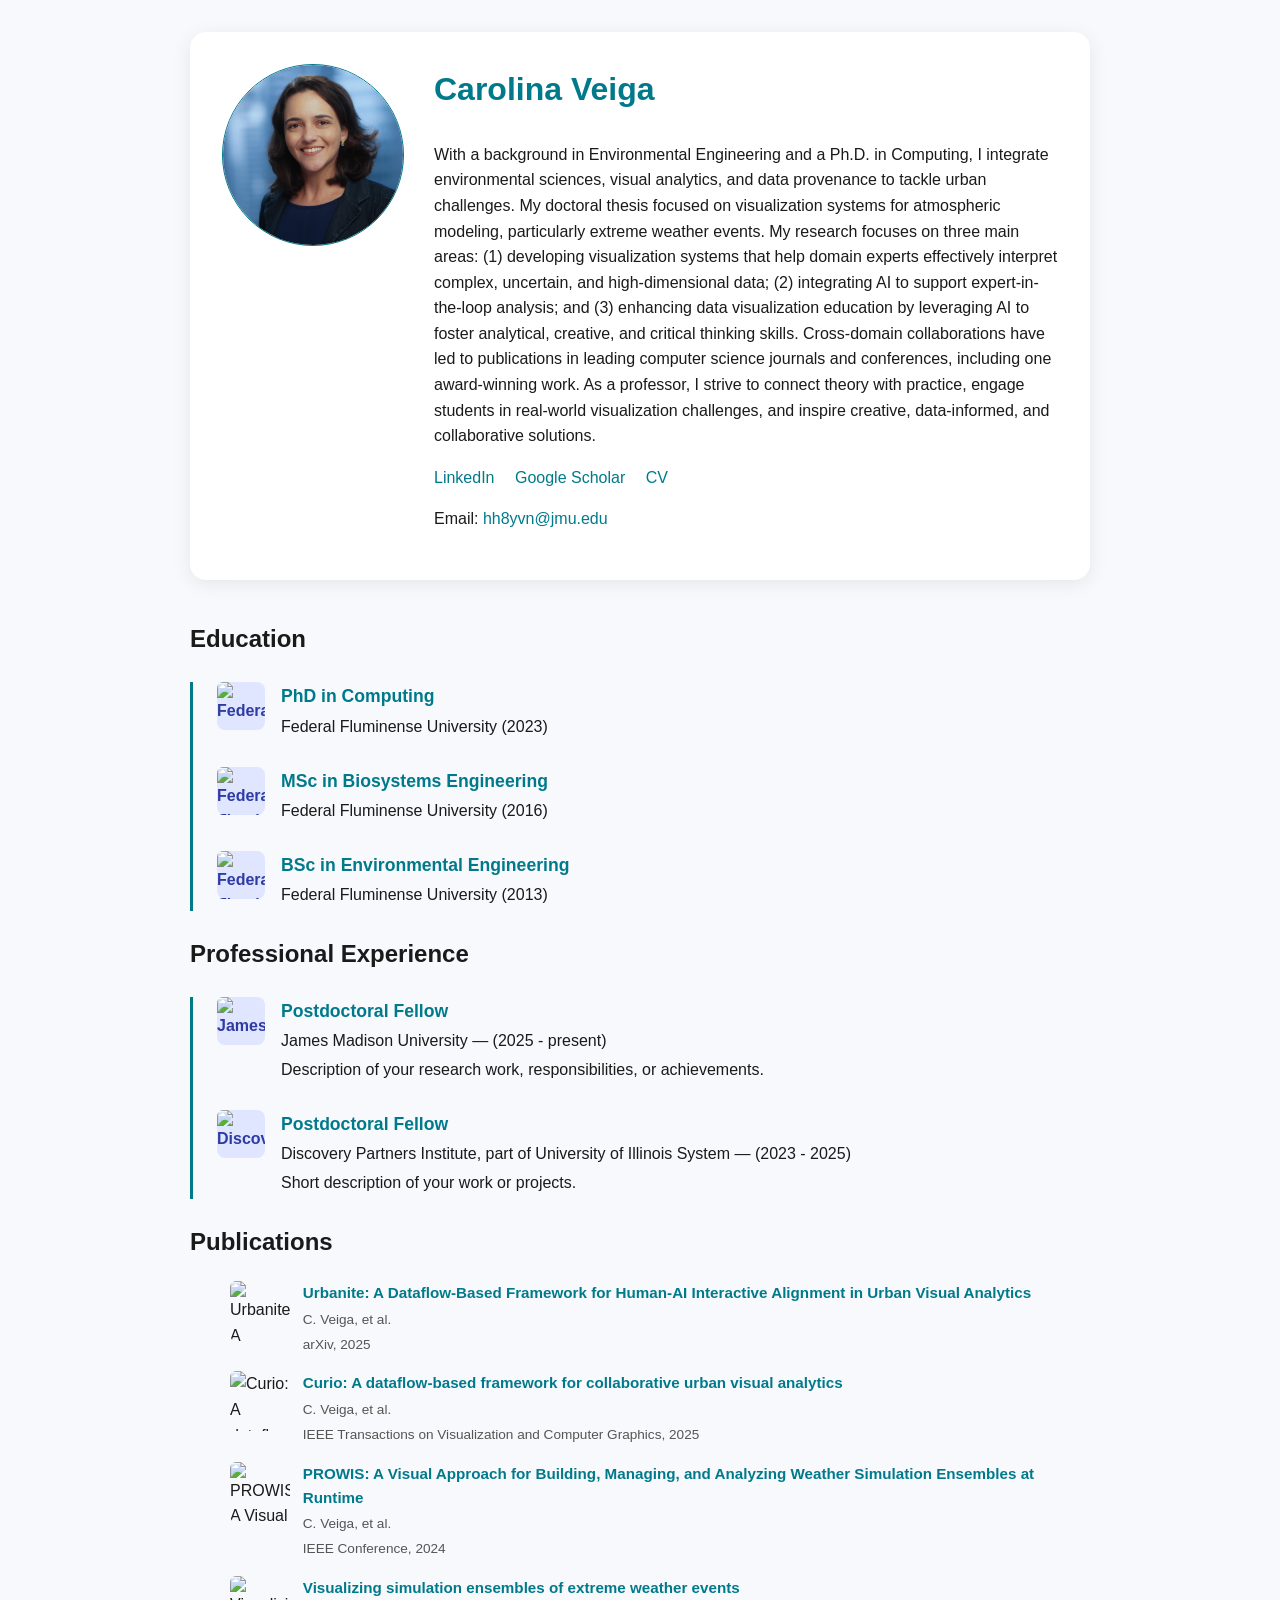
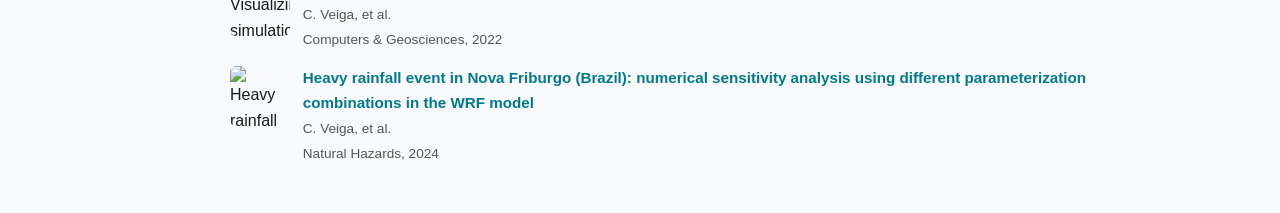
==== commit 0a8436cf: "new format" ====
--- a/index.html
+++ b/index.html
@@ -4,215 +4,52 @@
   <meta charset="UTF-8" />
   <meta name="viewport" content="width=device-width, initial-scale=1.0" />
   <title>Carolina Veiga — Professional Page</title>
-  <style>
-    :root {
-      --bg: #f7f9fc;
-      --card-bg: #ffffff;
-      --text: #1a1a1a;
-      --accent: #2855ff;
-    }
-
-    body {
-      font-family: "Inter", Arial, sans-serif;
-      margin: 0;
-      padding: 0;
-      background: var(--bg);
-      color: var(--text);
-      line-height: 1.6;
-    }
-
-    .container {
-      max-width: 900px;
-      margin: 0 auto;
-      padding: 2rem 1.5rem;
-    }
-
-    .profile-card {
-      display: grid;
-      grid-template-columns: 180px 1fr;
-      gap: 2rem;
-      background: var(--card-bg);
-      padding: 2rem;
-      border-radius: 16px;
-      box-shadow: 0 4px 20px rgba(0,0,0,0.08);
-      margin-bottom: 2.5rem;
-    }
-
-    .profile-photo {
-      width: 180px;
-      height: 180px;
-      border-radius: 50%;
-      object-fit: cover;
-      border: 3px solid var(--accent);
-    }
-
-    h1 {
-      margin-top: 0;
-      font-size: 2rem;
-      font-weight: 700;
-    }
-
-    .links a {
-      margin-right: 1rem;
-      color: var(--accent);
-      text-decoration: none;
-      font-weight: 500;
-    }
-
-    .links a:hover {
-      text-decoration: underline;
-    }
-
-    .papers {
-      background: var(--card-bg);
-      padding: 2rem;
-      border-radius: 16px;
-      box-shadow: 0 4px 20px rgba(0,0,0,0.06);
-    }
-
-    .papers h2 {
-      margin-top: 0;
-      font-size: 1.5rem;
-    }
-
-    .papers ul {
-      list-style: none;
-      padding-left: 0;
-    }
-
-    .papers li {
-      margin-bottom: 0.75rem;
-    }
-
-    .papers a {
-      color: var(--accent);
-      text-decoration: none;
-    }
-
-    .papers a:hover {
-      text-decoration: underline;
-    }
-
-    /* Mobile */
-    @media (max-width: 650px) {
-      .profile-card {
-        grid-template-columns: 1fr;
-        text-align: center;
-      }
-
-      .profile-photo {
-        margin: 0 auto;
-      }
-
-      .links a {
-        display: inline-block;
-        margin-bottom: 0.5rem;
-      }
-    }
-      .paper-list {
-      list-style: none;
-      padding-left: 0;
-    }
-
-    .paper-item {
-      display: flex;
-      align-items: center;
-      gap: 1rem;
-      margin-bottom: 1rem;
-    }
-
-    .paper-thumb {
-      width: 80px;
-      height: 80px;
-      border-radius: 8px;
-      object-fit: cover;
-      box-shadow: 0 2px 8px rgba(0,0,0,0.1);
-    }
-
-    @media (max-width: 650px) {
-      .paper-item {
-        flex-direction: column;
-        text-align: center;
-      }
-
-      .paper-thumb {
-        margin-bottom: 0.5rem;
-      }
-    }
-
-      .education, .experience {
-      background: var(--card-bg);
-      padding: 2rem;
-      margin-top: 2.5rem;
-      border-radius: 16px;
-      box-shadow: 0 4px 20px rgba(0,0,0,0.06);
-    }
-
-    .edu-list, .exp-list {
-      list-style: none;
-      padding-left: 0;
-      margin-top: 1rem;
-    }
-
-    .edu-list li, .exp-list li {
-      margin-bottom: 1rem;
-    }
-
-  </style>
+  <link rel="stylesheet" href="css/styles.css" />
 </head>
 <body>
+
   <div class="container">
+    <section class="profile-card">
+      <img id="profile-photo" src="images/profile/profile.jpg" alt="Profile Photo" class="profile-photo" />
+      <div>
+        <h1 id="profile-name"></h1>
+        <p id="profile-bio"></p>
+        <div class="links">
+          <a id="linkedin" href="#" target="_blank">LinkedIn</a>
+          <a id="scholar" href="#" target="_blank">Google Scholar</a>
+          <a id="cv" href="#" target="_blank">CV</a>
+          <p>Email: <a id="email" href="mailto:"></a></p>
+        </div>
+      </div>
+    </section>
 
-    <section class="profile-card">
-      <img src="your-photo.jpg" alt="Profile Photo" class="profile-photo" />
-      <div>
-        <h1>Carolina Veiga</h1>
-        <p><strong>Profile:</strong> I am a researcher specializing in data visualization, computer science, and environmental analytics. My work focuses on building visual and computational tools that help people understand complex climate and urban data.</p>
-        <div class="links">
-          <a href="https://www.linkedin.com" target="_blank">LinkedIn</a>
-          <a href="https://scholar.google.com" target="_blank">Google Scholar</a>
-          <a href="cv.pdf" target="_blank">CV (PDF)</a>
-        </div>
-      <p><strong>Email:</strong> carolina.veiga@example.com</p>
-        </div>
+    <section class="education">
+      <h2>Education</h2>
+      <div id="edu-timeline" class="timeline"></div>
+    </section>
+
+    <section class="experience">
+      <h2>Professional Experience</h2>
+      <div id="exp-timeline" class="timeline collapsible"></div>
     </section>
 
     <section class="papers">
       <h2>Publications</h2>
-      <ul class="paper-list">
-        <li class="paper-item">
-          <img src="paper1.jpg" alt="Paper 1 teaser" class="paper-thumb" />
-          <a href="#">Paper Title 1</a>
-        </li>
-        <li class="paper-item">
-          <img src="paper2.jpg" alt="Paper 2 teaser" class="paper-thumb" />
-          <a href="#">Paper Title 2</a>
-        </li>
-        <li class="paper-item">
-          <img src="paper3.jpg" alt="Paper 3 teaser" class="paper-thumb" />
-          <a href="#">Paper Title 3</a>
-        </li>
-      </ul>
+      <ul id="papers-list" class="paper-list"></ul>
     </section>
 
-    <section class="education">
-      <h2>Education</h2>
-      <ul class="edu-list">
-        <li><strong>PhD in Computer Science</strong> — University Name (Year)</li>
-        <li><strong>MSc in Computer Science</strong> — University Name (Year)</li>
-        <li><strong>BSc in Computer Science</strong> — University Name (Year)</li>
-      </ul>
+    <!-- <section class="projects">
+      <h2>Projects</h2>
+      <div id="projects-grid" class="project-grid"></div>
     </section>
 
-    <section class="experience">
-      <h2>Professional Experience</h2>
-      <ul class="exp-list">
-        <li><strong>Researcher</strong>, Institution or Lab — (Years)<br/>Description of your research work, responsibilities, or achievements.</li>
-        <li><strong>Data Visualization Specialist</strong>, Company — (Years)<br/>Short description of your work or projects.</li>
-        <li><strong>Other relevant position</strong> — (Years)<br/>Optional description.</li>
-      </ul>
-    </section>
+    <section class="gallery">
+      <h2>Research Gallery</h2>
+      <div id="gallery-grid" class="gallery-grid"></div>
+    </section> -->
 
   </div>
+
+  <script type="module" src="js/scripts.js"></script>
 </body>
 </html>
--- a/css/styles.css
+++ b/css/styles.css
@@ -0,0 +1,250 @@
+/* styles.css */
+:root {
+  --bg: #f7f9fc;
+  --card-bg: #ffffff;
+  --text: #1a1a1a;
+  --accent: #007a8b;
+}
+
+body {
+  font-family: "Inter", Arial, sans-serif;
+  margin: 0;
+  padding: 0;
+  background: var(--bg);
+  /* background: linear-gradient(135deg, #f5f7fa, #c3cfe2); */
+  /* background: linear-gradient(120deg, #f5f7fa 0%, #d8c1ff 50%, #b347f2 100%); */
+  background-attachment: fixed; /* keeps gradient fixed when scrolling */
+  color: var(--text);
+  line-height: 1.6;
+}
+
+.container {
+  max-width: 900px;
+  margin: 0 auto;
+  padding: 2rem 1.5rem;
+}
+
+.profile-card {
+  display: grid;
+  grid-template-columns: 180px 1fr;
+  gap: 2rem;
+  background: var(--card-bg);
+  padding: 2rem;
+  border-radius: 16px;
+  box-shadow: 0 4px 20px rgba(0,0,0,0.08);
+  margin-bottom: 2.5rem;
+}
+
+.profile-photo {
+  width: 180px;
+  height: 180px;
+  border-radius: 50%;
+  object-fit: cover;
+  border: 1px solid var(--accent);
+}
+
+h1 {
+  margin-top: 0;
+  font-size: 2rem;
+  font-weight: 700;
+  color: var(--accent)
+}
+
+.links a {
+  margin-right: 1rem;
+  color: var(--accent);
+  text-decoration: none;
+  font-weight: 500;
+  color: var(--accent);
+}
+
+.links a:hover {
+  text-decoration: underline;
+}
+
+/* Compact paper list */
+.paper-item {
+  display: flex;
+  align-items: flex-start;
+  gap: 0.8rem;
+  margin-bottom: 1rem;
+}
+
+.paper-thumb {
+  width: 60px;       /* smaller thumbnail */
+  height: 60px;
+  border-radius: 6px;
+  object-fit: cover;
+  flex-shrink: 0;
+}
+
+.paper-info {
+  display: flex;
+  flex-direction: column;
+  gap: 0.2rem;
+}
+
+.paper-info a {
+  font-weight: 600;
+  font-size: 0.95rem;
+  color: var(--accent);
+  text-decoration: none;
+}
+
+.paper-info a:hover {
+  text-decoration: underline;
+}
+
+.paper-info p {
+  margin: 0;
+  font-size: 0.85rem;   /* smaller font for authors/venue */
+  color: #555;          /* slightly lighter color */
+}
+
+/* Timeline for education/experience */
+.timeline {
+  border-left: 3px solid var(--accent);
+  margin-top: 1.5rem;
+  padding-left: 1.5rem;
+}
+.entry {
+  display: flex;
+  gap: 1rem;
+  margin-bottom: 1.5rem;
+}
+.logo-placeholder {
+  width: 48px;
+  height: 48px;
+  border-radius: 8px;
+  background: #e0e6ff;
+  display: flex;
+  align-items: center;
+  justify-content: center;
+  font-weight: bold;
+  color: #2f3ba5;
+  flex-shrink: 0;
+}
+.content h3 {
+  margin: 0;
+  font-size: 1.1rem;
+  color: var(--accent);
+}
+.content p {
+  margin: 0.2rem 0;
+}
+/* .collapsible .details {
+  display: none;
+}
+.collapsible:hover .details {
+  display: block;
+} */
+
+/* Projects */
+.project-grid {
+  display: grid;
+  grid-template-columns: repeat(auto-fit, minmax(250px, 1fr));
+  gap: 1.5rem;
+  margin-top: 1.5rem;
+}
+.project-card {
+  background: #fff;
+  border-radius: 12px;
+  padding: 1rem;
+  box-shadow: 0 2px 10px rgba(0,0,0,0.08);
+  transition: transform 0.25s ease, box-shadow 0.25s ease;
+}
+.project-card:hover {
+  transform: translateY(-4px);
+  box-shadow: 0 6px 18px rgba(0,0,0,0.12);
+}
+.project-thumb {
+  width: 100%;
+  height: 150px;
+  object-fit: cover;
+  border-radius: 8px;
+  margin-bottom: 0.75rem;
+}
+
+/* Gallery */
+.gallery-grid {
+  display: grid;
+  grid-template-columns: repeat(auto-fit, minmax(200px, 1fr));
+  gap: 1rem;
+  margin-top: 1.5rem;
+}
+.gallery-img {
+  width: 100%;
+  border-radius: 10px;
+  cursor: pointer;
+  transition: transform 0.2s;
+}
+.gallery-img:hover {
+  transform: scale(1.03);
+}
+.lightbox {
+  position: fixed;
+  inset: 0;
+  background: rgba(0,0,0,0.8);
+  display: flex;
+  align-items: center;
+  justify-content: center;
+  cursor: zoom-out;
+}
+.lightbox-img {
+  max-width: 90%;
+  max-height: 90%;
+  border-radius: 10px;
+}
+
+/* Mobile responsiveness */
+@media (max-width: 650px) {
+  .profile-card {
+    grid-template-columns: 1fr;
+    text-align: center;
+  }
+  .profile-photo {
+    margin: 0 auto;
+  }
+  .links a {
+    display: inline-block;
+    margin-bottom: 0.5rem;
+  }
+  /* .paper-item {
+    flex-direction: column;
+    text-align: center;
+  }
+  .paper-thumb {
+    margin-bottom: 0.5rem;
+  } */
+  .paper-item {
+    flex-direction: column;
+    align-items: center;
+    text-align: center;
+  }
+  
+  .paper-thumb {
+    margin-bottom: 0.4rem;
+  }
+  
+  .paper-info a, .paper-info p {
+    font-size: 0.9rem;
+  }
+
+  .entry {
+    flex-direction: column;
+    text-align: center;
+  }
+  .logo-placeholder {
+    margin: 0 auto;
+  }
+}
+
+/* Dark mode */
+@media (prefers-color-scheme: dark) {
+  :root {
+    --bg: #0e1013;
+    --card-bg: #181a1f;
+    --text: #e6e6e6;
+    --accent: #7ca7ff;
+  }
+}
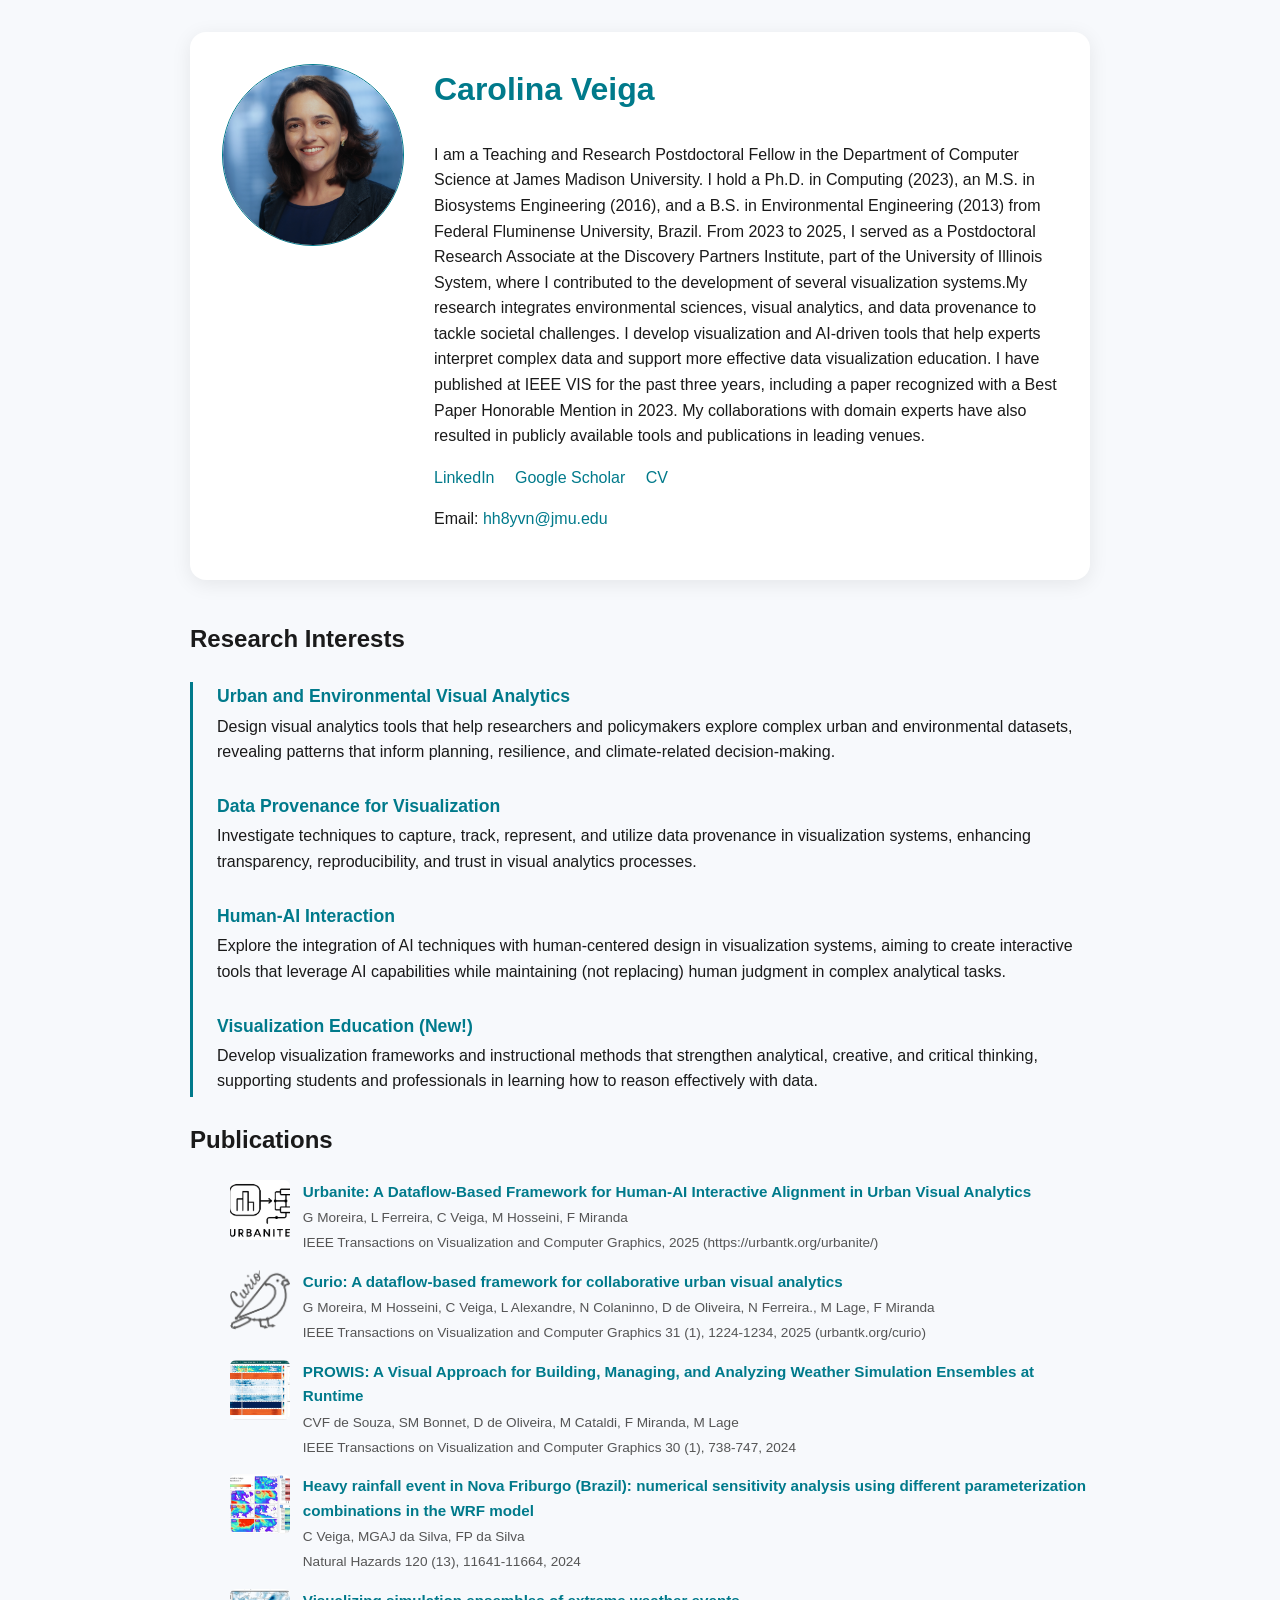
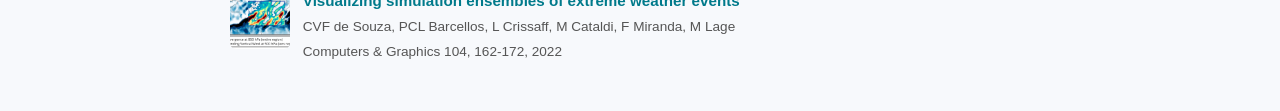
==== commit e920727f: "add research interests" ====
--- a/index.html
+++ b/index.html
@@ -23,7 +23,7 @@
       </div>
     </section>
 
-    <section class="education">
+    <!-- <section class="education">
       <h2>Education</h2>
       <div id="edu-timeline" class="timeline"></div>
     </section>
@@ -31,6 +31,11 @@
     <section class="experience">
       <h2>Professional Experience</h2>
       <div id="exp-timeline" class="timeline collapsible"></div>
+    </section> -->
+
+    <section class="research">
+      <h2>Research Interests</h2>
+      <div id="research-list" class="timeline"></div>
     </section>
 
     <section class="papers">
--- a/css/styles.css
+++ b/css/styles.css
@@ -209,13 +209,7 @@
     display: inline-block;
     margin-bottom: 0.5rem;
   }
-  /* .paper-item {
-    flex-direction: column;
-    text-align: center;
-  }
-  .paper-thumb {
-    margin-bottom: 0.5rem;
-  } */
+
   .paper-item {
     flex-direction: column;
     align-items: center;
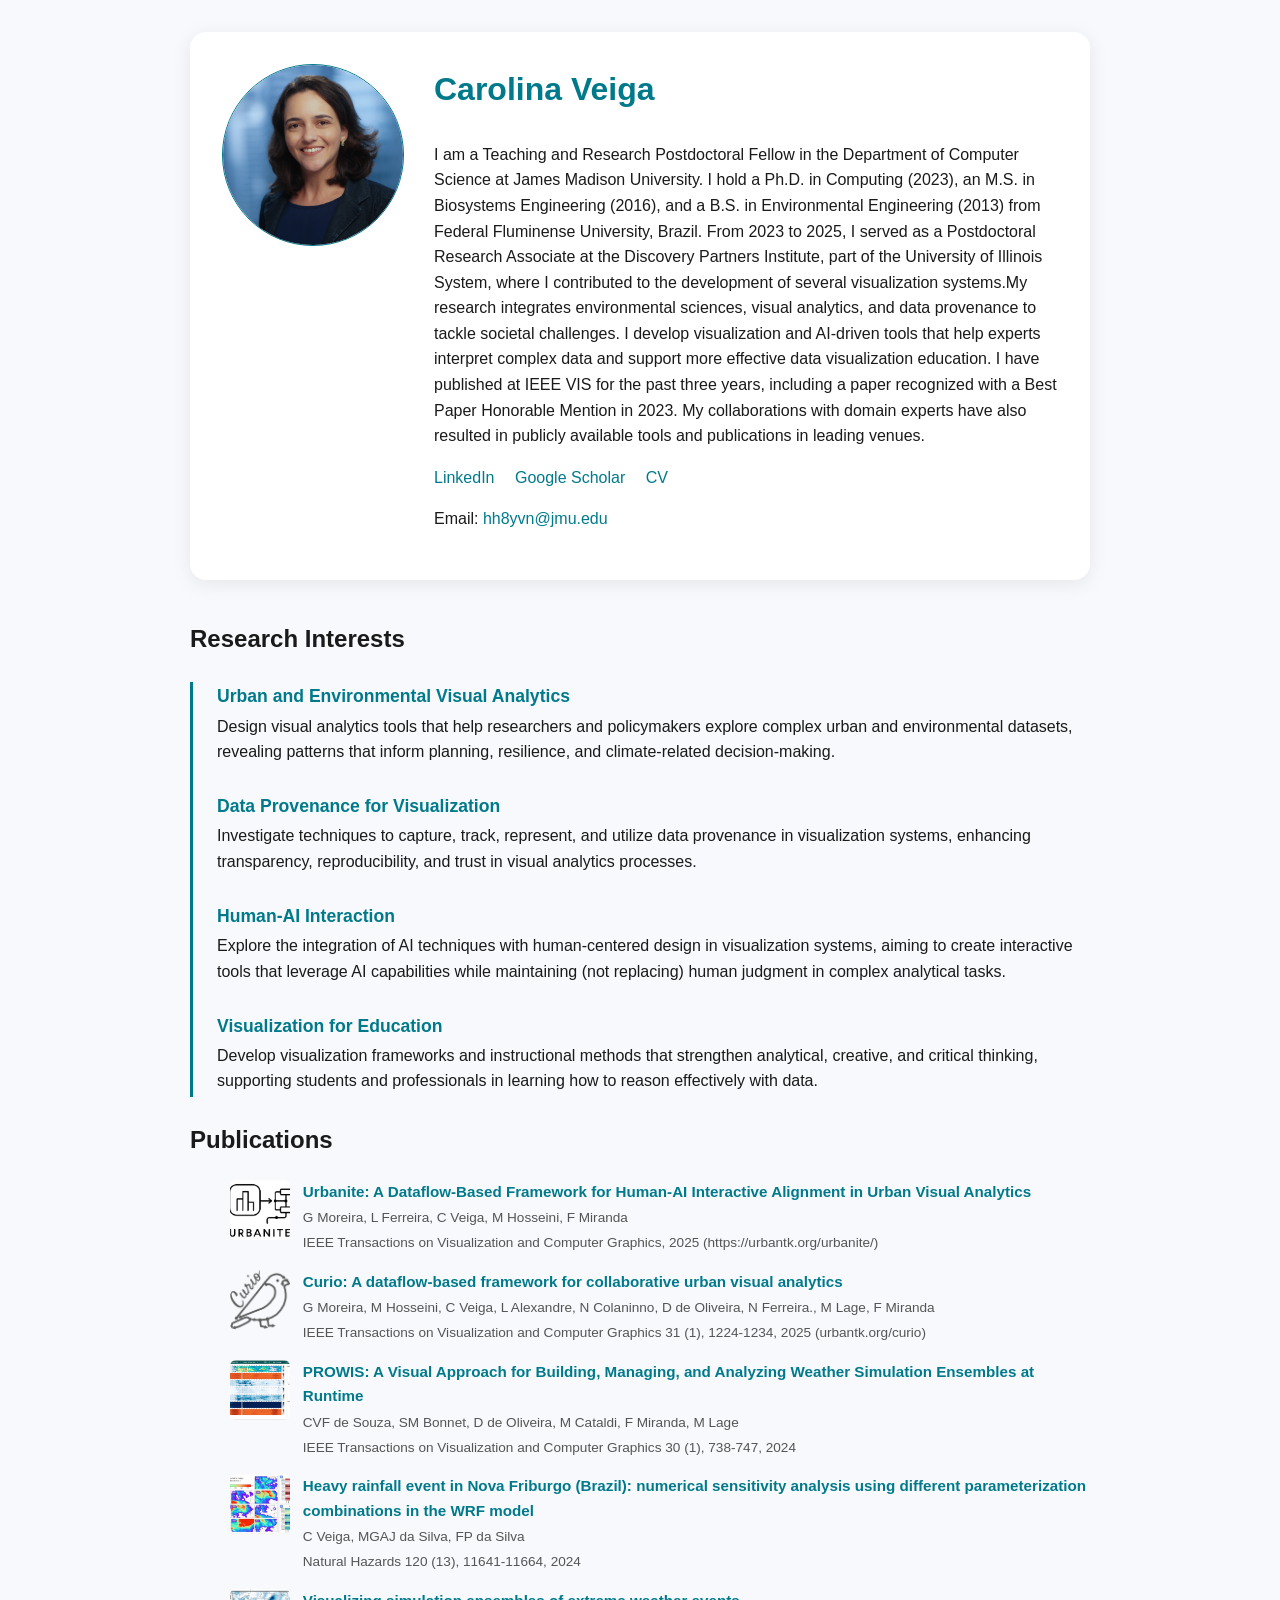
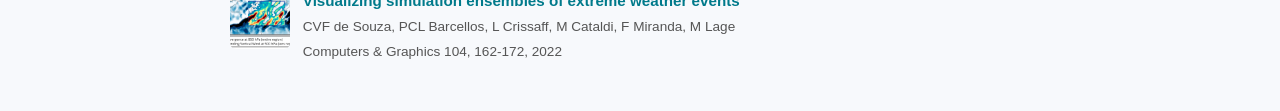
==== commit 8792f2c5: "fix Visualization for Education and remove Professional Page from title" ====
--- a/index.html
+++ b/index.html
@@ -3,7 +3,7 @@
 <head>
   <meta charset="UTF-8" />
   <meta name="viewport" content="width=device-width, initial-scale=1.0" />
-  <title>Carolina Veiga — Professional Page</title>
+  <title>Carolina Veiga</title>
   <link rel="stylesheet" href="css/styles.css" />
 </head>
 <body>
